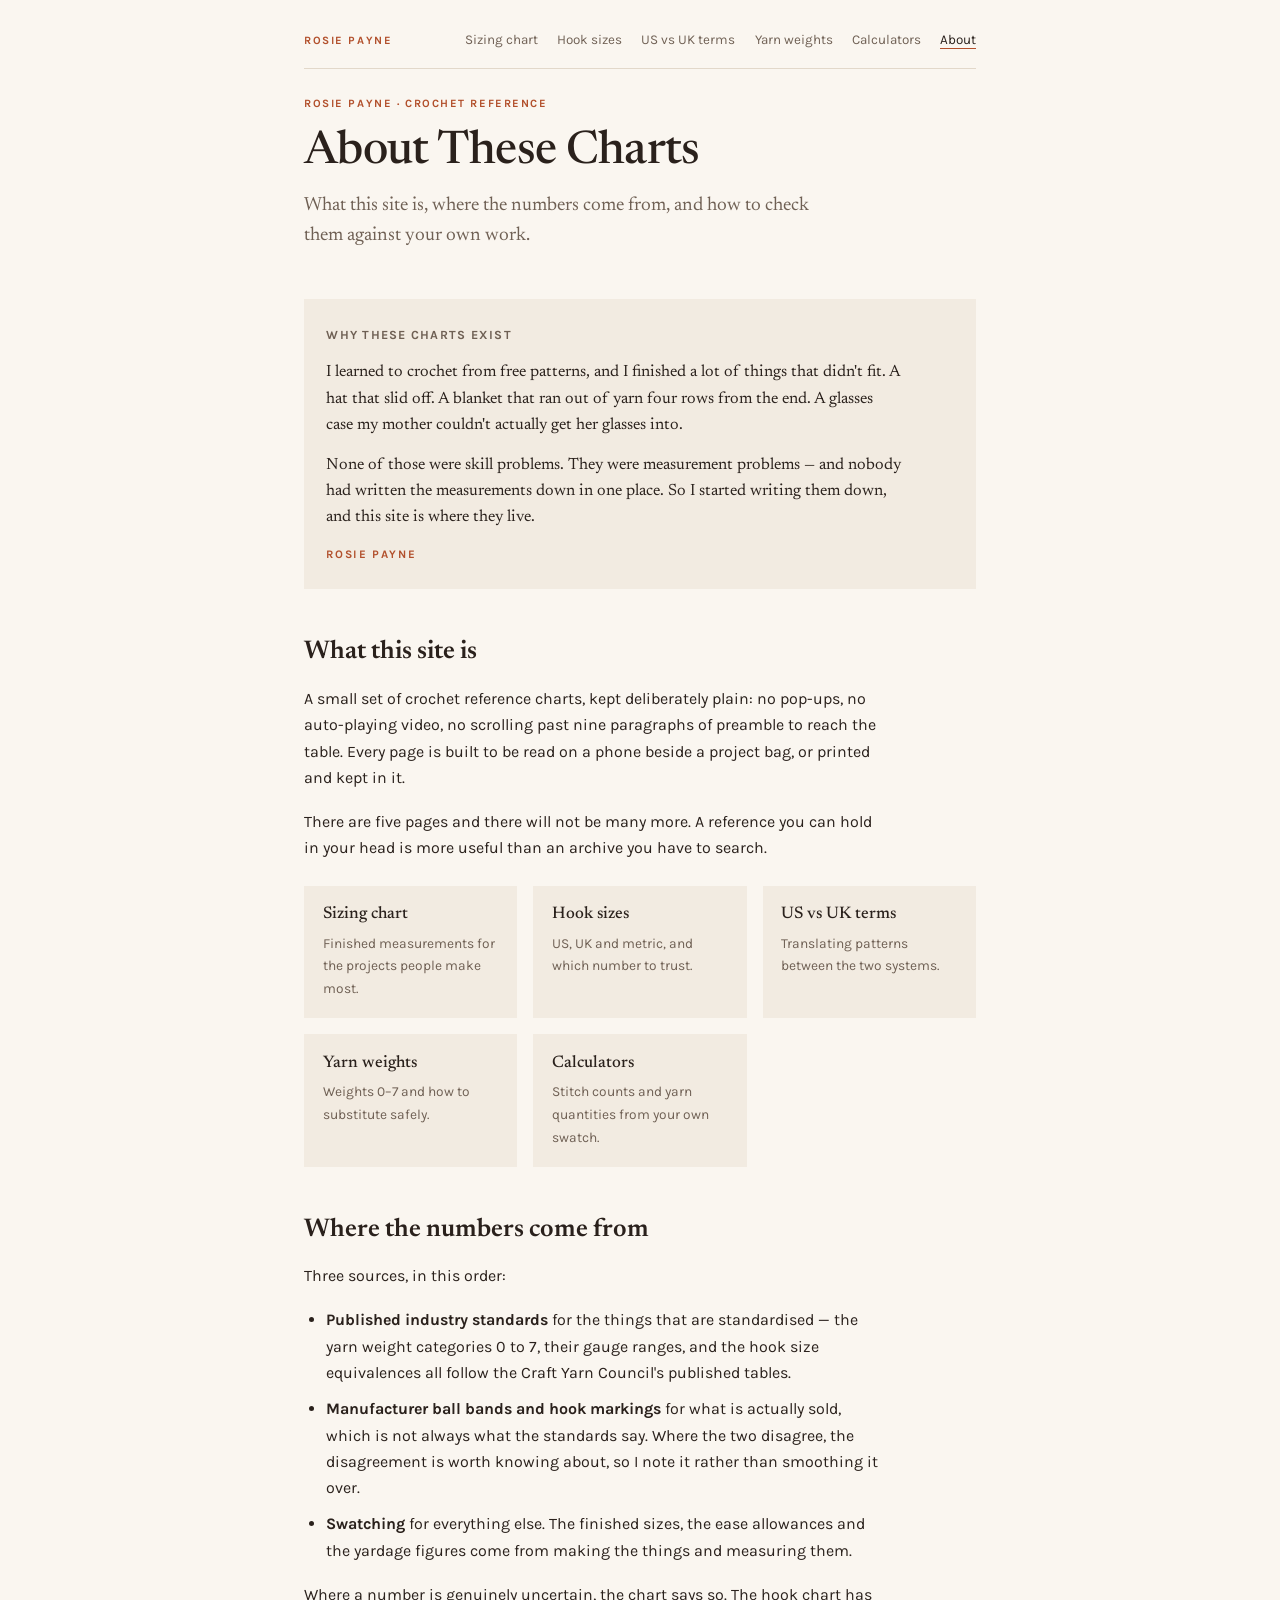
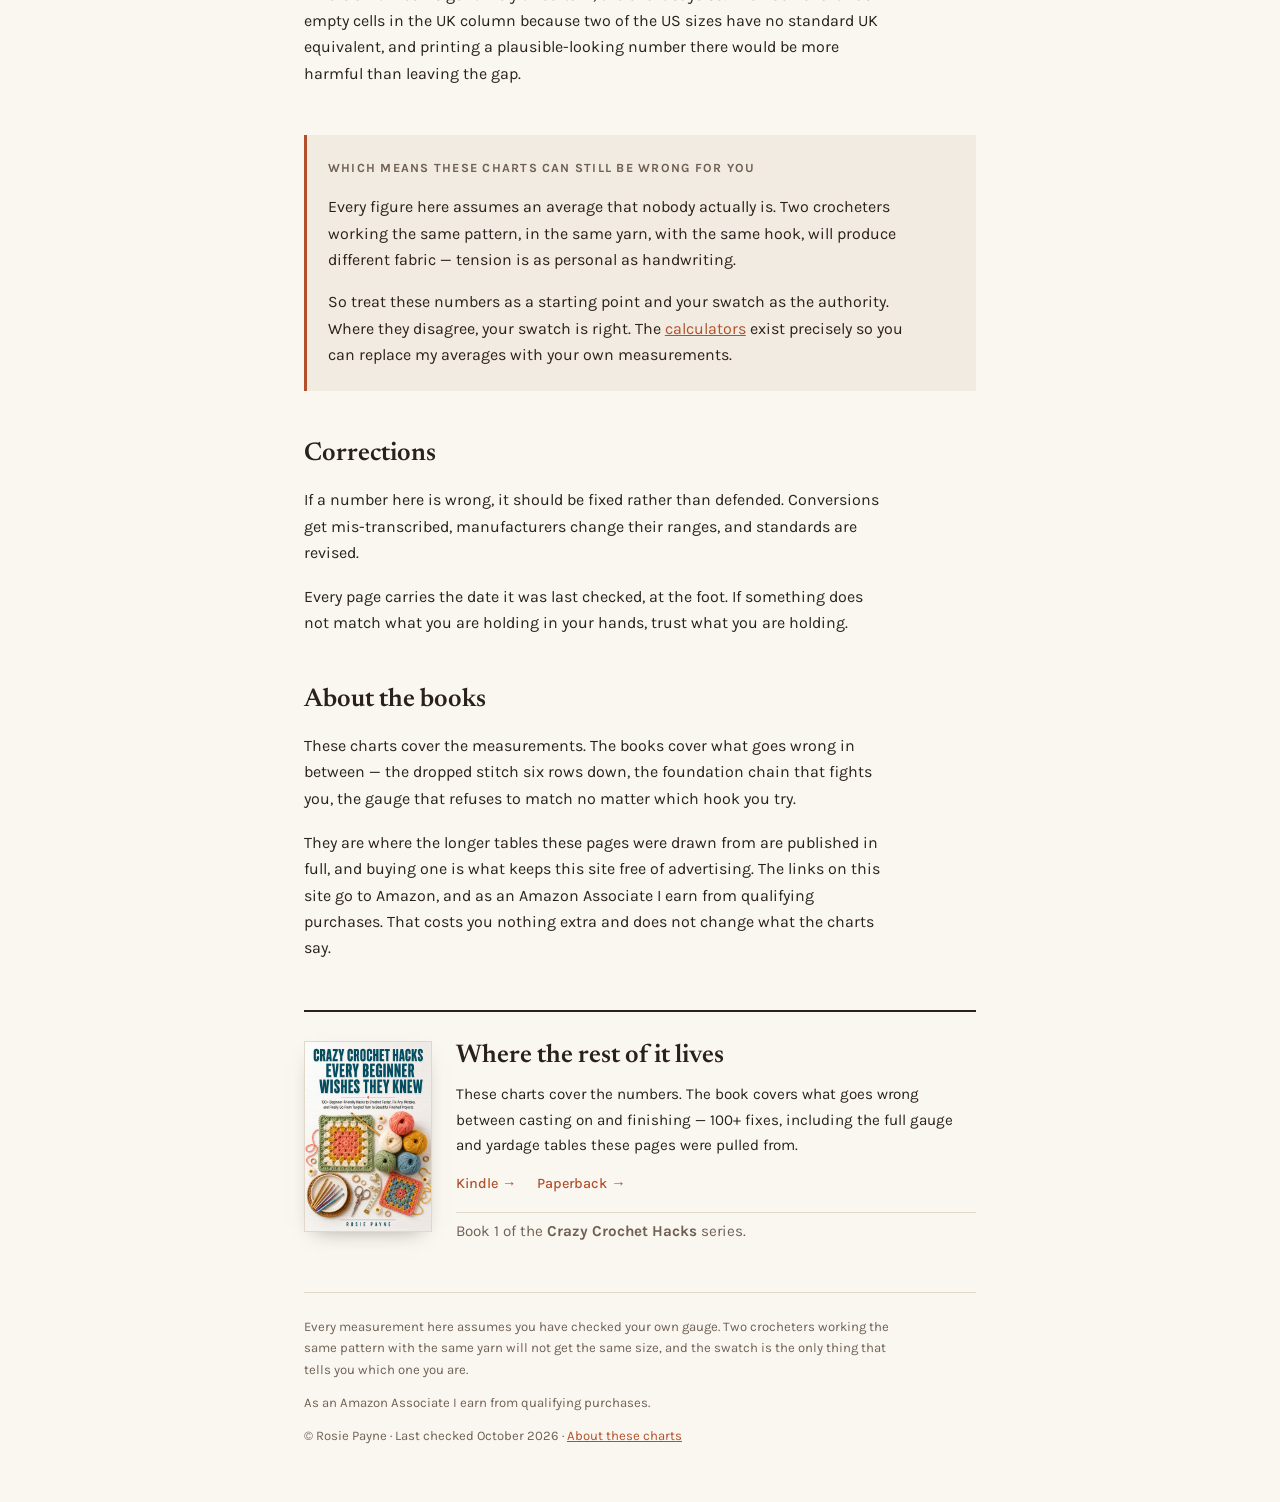
==== about/index.html @ 898c73ee "Expand site into a five-page crochet reference library Adds hook size conversion, US/UK terms, yarn " ====
<!doctype html>
<html lang="en">
<head>
<meta charset="utf-8">
<meta name="viewport" content="width=device-width, initial-scale=1, viewport-fit=cover">

<meta name="p:domain_verify" content="af0567b0329eaeff9bea56c7104d49d6">

<!-- Rich Pins - Article type (Open Graph) -->
<meta property="og:type" content="article">
<meta property="og:title" content="About These Charts">
<meta property="og:description" content="About the Rosie Payne crochet reference charts — what they cover, where the numbers come from, and how they are checked.">
<meta property="og:site_name" content="Rosie Payne">
<meta property="og:locale" content="en_US">
<meta property="og:url" content="https://rosiepaynecrochet.com/about/">
<meta property="og:image" content="https://rosiepaynecrochet.com/cover.jpg">
<meta property="og:image:width" content="800">
<meta property="og:image:height" content="1200">
<meta property="og:image:alt" content="Cover of Crazy Crochet Hacks Every Beginner Wishes They Knew by Rosie Payne">
<meta property="article:author" content="Rosie Payne">
<meta property="article:published_time" content="2026-10-21">

<meta name="description" content="About the Rosie Payne crochet reference charts — what they cover, where the numbers come from, and how they are checked.">
<meta name="author" content="Rosie Payne">
<link rel="canonical" href="https://rosiepaynecrochet.com/about/">

<link rel="icon" href="data:image/svg+xml,%3Csvg xmlns='http://www.w3.org/2000/svg' viewBox='0 0 32 32'%3E%3Crect width='32' height='32' rx='6' fill='%23b2502c'/%3E%3Ccircle cx='16' cy='16' r='7' fill='none' stroke='%23faf6f0' stroke-width='2'/%3E%3Cpath d='M16 9v14' stroke='%23faf6f0' stroke-width='2' stroke-linecap='round'/%3E%3C/svg%3E">
<title>About These Charts</title>

<link rel="preconnect" href="https://fonts.googleapis.com">
<link rel="preconnect" href="https://fonts.gstatic.com" crossorigin>
<link rel="stylesheet" href="https://fonts.googleapis.com/css2?family=Newsreader:ital,opsz,wght@0,6..72,400;0,6..72,500;0,6..72,600;1,6..72,400&family=Karla:wght@400;500;700&family=IBM+Plex+Mono:wght@400;500&display=swap">
<link rel="stylesheet" href="/style.css">
</head>
<body>
<div class="wrap">

  <nav class="sitenav no-print" aria-label="Main">
    <a class="brand" href="/">Rosie Payne</a>
    <ul>
      <li><a href="/">Sizing chart</a></li>
      <li><a href="/hook-sizes/">Hook sizes</a></li>
      <li><a href="/crochet-terms/">US vs UK terms</a></li>
      <li><a href="/yarn-weights/">Yarn weights</a></li>
      <li><a href="/calculators/">Calculators</a></li>
      <li><a href="/about/" aria-current="page">About</a></li>
    </ul>
  </nav>

  <header class="masthead">
    <div class="eyebrow">Rosie Payne · Crochet Reference</div>
    <h1>About These Charts</h1>
    <p class="standfirst">What this site is, where the numbers come from, and how to check them against your own work.</p>
  </header>

  <section class="why">
    <h3>Why these charts exist</h3>
    <p>I learned to crochet from free patterns, and I finished a lot of things that didn't fit. A hat that slid off. A blanket that ran out of yarn four rows from the end. A glasses case my mother couldn't actually get her glasses into.</p>
    <p>None of those were skill problems. They were measurement problems — and nobody had written the measurements down in one place. So I started writing them down, and this site is where they live.</p>
    <div class="signoff">Rosie Payne</div>
  </section>

  <section>
    <h2>What this site is</h2>
    <p>A small set of crochet reference charts, kept deliberately plain: no pop-ups, no auto-playing video, no scrolling past nine paragraphs of preamble to reach the table. Every page is built to be read on a phone beside a project bag, or printed and kept in it.</p>
    <p>There are five pages and there will not be many more. A reference you can hold in your head is more useful than an archive you have to search.</p>
    <div class="related-grid" style="margin-top:0.4rem">
      <a href="/"><span class="t">Sizing chart</span><span class="d">Finished measurements for the projects people make most.</span></a>
      <a href="/hook-sizes/"><span class="t">Hook sizes</span><span class="d">US, UK and metric, and which number to trust.</span></a>
      <a href="/crochet-terms/"><span class="t">US vs UK terms</span><span class="d">Translating patterns between the two systems.</span></a>
      <a href="/yarn-weights/"><span class="t">Yarn weights</span><span class="d">Weights 0&ndash;7 and how to substitute safely.</span></a>
      <a href="/calculators/"><span class="t">Calculators</span><span class="d">Stitch counts and yarn quantities from your own swatch.</span></a>
    </div>
  </section>

  <section>
    <h2>Where the numbers come from</h2>
    <p>Three sources, in this order:</p>
    <ul class="plain">
      <li><strong>Published industry standards</strong> for the things that are standardised — the yarn weight categories 0 to 7, their gauge ranges, and the hook size equivalences all follow the Craft Yarn Council's published tables.</li>
      <li><strong>Manufacturer ball bands and hook markings</strong> for what is actually sold, which is not always what the standards say. Where the two disagree, the disagreement is worth knowing about, so I note it rather than smoothing it over.</li>
      <li><strong>Swatching</strong> for everything else. The finished sizes, the ease allowances and the yardage figures come from making the things and measuring them.</li>
    </ul>
    <p>Where a number is genuinely uncertain, the chart says so. The hook chart has empty cells in the UK column because two of the US sizes have no standard UK equivalent, and printing a plausible-looking number there would be more harmful than leaving the gap.</p>
  </section>

  <section class="gauge">
    <h3>Which means these charts can still be wrong for you</h3>
    <p>Every figure here assumes an average that nobody actually is. Two crocheters working the same pattern, in the same yarn, with the same hook, will produce different fabric — tension is as personal as handwriting.</p>
    <p>So treat these numbers as a starting point and your swatch as the authority. Where they disagree, your swatch is right. The <a href="/calculators/">calculators</a> exist precisely so you can replace my averages with your own measurements.</p>
  </section>

  <section>
    <h2>Corrections</h2>
    <p>If a number here is wrong, it should be fixed rather than defended. Conversions get mis-transcribed, manufacturers change their ranges, and standards are revised.</p>
    <p>Every page carries the date it was last checked, at the foot. If something does not match what you are holding in your hands, trust what you are holding.</p>
  </section>

  <section>
    <h2>About the books</h2>
    <p>These charts cover the measurements. The books cover what goes wrong in between — the dropped stitch six rows down, the foundation chain that fights you, the gauge that refuses to match no matter which hook you try.</p>
    <p>They are where the longer tables these pages were drawn from are published in full, and buying one is what keeps this site free of advertising. The links on this site go to Amazon, and as an Amazon Associate I earn from qualifying purchases. That costs you nothing extra and does not change what the charts say.</p>
  </section>

  <section class="bookcard">
    <img src="/cover.jpg" width="520" height="780" alt="Cover of Crazy Crochet Hacks Every Beginner Wishes They Knew by Rosie Payne" loading="lazy">
    <div class="bookcard-copy">
      <h2>Where the rest of it lives</h2>
      <p>These charts cover the numbers. The book covers what goes wrong between casting on and finishing — 100+ fixes, including the full gauge and yardage tables these pages were pulled from.</p>
      <div class="bookcard-links">
        <a href="https://www.amazon.com/Crazy-Crochet-Hacks-Beginner-Wishes-ebook/dp/B0H87TYJW7?tag=rosiepayne0a-20&utm_source=pinterest&utm_medium=social&utm_campaign=crochet_hacks&amp;utm_content=secondary" target="_blank" rel="noopener">Kindle &rarr;</a>
        <a href="https://www.amazon.com/Crazy-Crochet-Hacks-Beginner-Wishes/dp/B0H89DZP89?tag=rosiepayne0a-20&utm_source=pinterest&utm_medium=social&utm_campaign=crochet_hacks&amp;utm_content=secondary" target="_blank" rel="noopener">Paperback &rarr;</a>
      </div>
      <p class="series">Book 1 of the <strong>Crazy Crochet Hacks</strong> series.</p>
    </div>
  </section>

  <footer>
    <p>Every measurement here assumes you have checked your own gauge. Two crocheters working the same pattern with the same yarn will not get the same size, and the swatch is the only thing that tells you which one you are.</p>
    <p>As an Amazon Associate I earn from qualifying purchases.</p>
    <p>&copy; Rosie Payne &middot; Last checked October 2026 &middot; <a href="/about/">About these charts</a></p>
  </footer>

</div>
</body>
</html>
---- style.css ----
/* ==========================================================================
   Rosie Payne · Crochet Reference
   Shared design system. One source of truth for every page.
   Layout: single reading column, reference-card feel. The chart is the hero;
   the book offer sits after the value is delivered, never before it.
   ========================================================================== */

:root {
  --paper:      #faf6f0;
  --paper-sunk: #f2ebe1;
  --ink:        #2a211c;
  --ink-soft:   #6f6054;
  --rule:       #e2d8ca;
  --clay:       #b2502c;
  --sage:       #6c7d66;

  --display: "Newsreader", Georgia, "Times New Roman", serif;
  --body:    "Karla", "Helvetica Neue", Arial, sans-serif;
  --figure:  "IBM Plex Mono", ui-monospace, "SF Mono", Menlo, monospace;
}

@media (prefers-color-scheme: dark) {
  :root:not([data-theme="light"]) {
    --paper:      #1b1613;
    --paper-sunk: #241d19;
    --ink:        #ece2d6;
    --ink-soft:   #a39385;
    --rule:       #3a302a;
    --clay:       #d97c52;
    --sage:       #93a48c;
    color-scheme: dark;
  }
}

:root[data-theme="dark"] {
  --paper:      #1b1613;
  --paper-sunk: #241d19;
  --ink:        #ece2d6;
  --ink-soft:   #a39385;
  --rule:       #3a302a;
  --clay:       #d97c52;
  --sage:       #93a48c;
  color-scheme: dark;
}

* { box-sizing: border-box; }

body {
  background: var(--paper);
  color: var(--ink);
  font-family: var(--body);
  font-size: 1rem;
  line-height: 1.65;
  margin: 0;
  -webkit-font-smoothing: antialiased;
}

.wrap {
  max-width: 44rem;
  margin: 0 auto;
  padding-left: max(16px, env(safe-area-inset-left, 0px));
  padding-right: max(16px, env(safe-area-inset-right, 0px));
  padding-block: 1.6rem 3.5rem;
  display: flex;
  flex-direction: column;
  gap: 3rem;
}

/* ---------- site navigation ---------- */

.sitenav {
  display: flex;
  flex-wrap: wrap;
  align-items: baseline;
  gap: 0.5rem 1.4rem;
  padding-bottom: 1rem;
  border-bottom: 1px solid var(--rule);
  margin-bottom: -1.4rem;
}

.sitenav .brand {
  font-family: var(--body);
  font-size: 0.7rem;
  font-weight: 700;
  letter-spacing: 0.14em;
  text-transform: uppercase;
  color: var(--clay);
  text-decoration: none;
  margin-right: auto;
}

.sitenav ul {
  list-style: none;
  margin: 0;
  padding: 0;
  display: flex;
  flex-wrap: wrap;
  gap: 0.35rem 1.2rem;
}

.sitenav a {
  font-size: 0.84rem;
  color: var(--ink-soft);
  text-decoration: none;
  border-bottom: 1px solid transparent;
  padding-bottom: 1px;
}

.sitenav a:hover { color: var(--ink); border-bottom-color: var(--rule); }

.sitenav a[aria-current="page"] {
  color: var(--ink);
  border-bottom-color: var(--clay);
}

/* ---------- header ---------- */

.masthead { display: flex; flex-direction: column; gap: 0.85rem; }

.eyebrow {
  font-family: var(--body);
  font-size: 0.7rem;
  font-weight: 700;
  letter-spacing: 0.14em;
  text-transform: uppercase;
  color: var(--clay);
}

h1 {
  font-family: var(--display);
  font-weight: 500;
  font-size: clamp(2rem, 7vw, 2.9rem);
  line-height: 1.1;
  letter-spacing: -0.015em;
  margin: 0;
  text-wrap: balance;
}

.standfirst {
  font-family: var(--display);
  font-size: clamp(1.05rem, 3.2vw, 1.2rem);
  line-height: 1.55;
  color: var(--ink-soft);
  margin: 0;
  max-width: 34rem;
}

/* ---------- sections ---------- */

section { display: flex; flex-direction: column; gap: 1.1rem; }

h2 {
  font-family: var(--display);
  font-weight: 600;
  font-size: clamp(1.3rem, 4.5vw, 1.6rem);
  line-height: 1.2;
  margin: 0;
  text-wrap: balance;
}

h3 {
  font-family: var(--body);
  font-weight: 700;
  font-size: 0.78rem;
  letter-spacing: 0.1em;
  text-transform: uppercase;
  color: var(--ink-soft);
  margin: 0;
}

p { margin: 0; max-width: 36rem; }

a { color: var(--clay); }

.divider { border: 0; border-top: 1px solid var(--rule); margin: 0; }

ul.plain {
  margin: 0;
  padding-left: 1.4rem;
  display: flex;
  flex-direction: column;
  gap: 0.6rem;
  max-width: 36rem;
}

/* ---------- callout / gauge formula ---------- */

.gauge {
  background: var(--paper-sunk);
  border-left: 3px solid var(--clay);
  padding: 1.4rem 1.3rem;
  display: flex;
  flex-direction: column;
  gap: 1rem;
}

.steps {
  margin: 0;
  padding-left: 1.4rem;
  display: flex;
  flex-direction: column;
  gap: 0.6rem;
}

.steps li { padding-left: 0.2rem; }

.eq {
  font-family: var(--figure);
  font-size: 0.86rem;
  line-height: 1.7;
  background: var(--paper);
  border: 1px solid var(--rule);
  padding: 0.9rem 1rem;
  overflow-x: auto;
  white-space: nowrap;
}

.eq span { color: var(--clay); }

/* A warning callout: used where getting it wrong ruins the project. */
.warn {
  background: var(--paper-sunk);
  border-left: 3px solid var(--sage);
  padding: 1.3rem;
  display: flex;
  flex-direction: column;
  gap: 0.8rem;
}

/* ---------- tables ---------- */

.scroller { overflow-x: auto; border-block: 1px solid var(--rule); }

table {
  width: 100%;
  min-width: 32rem;
  border-collapse: collapse;
  font-size: 0.93rem;
}

caption { text-align: left; padding-bottom: 0.7rem; color: var(--ink-soft); font-size: 0.88rem; }

th {
  text-align: left;
  font-family: var(--body);
  font-weight: 700;
  font-size: 0.68rem;
  letter-spacing: 0.1em;
  text-transform: uppercase;
  color: var(--ink-soft);
  padding: 0.75rem 0.9rem 0.75rem 0;
  border-bottom: 1px solid var(--rule);
  vertical-align: bottom;
}

td {
  padding: 0.8rem 0.9rem 0.8rem 0;
  border-bottom: 1px solid var(--rule);
  vertical-align: top;
}

tbody tr:last-child td { border-bottom: 0; }

td:first-child { font-weight: 500; white-space: nowrap; padding-right: 1.2rem; }

.size {
  font-family: var(--figure);
  font-variant-numeric: tabular-nums;
  white-space: nowrap;
  padding-right: 1.2rem;
}

.note { color: var(--ink-soft); font-size: 0.88rem; min-width: 0; }

/* A row the reader should linger on — the one that causes ruined projects. */
tr.flag td { background: var(--paper-sunk); }

/* ---------- key-number grid ---------- */

.rules {
  display: grid;
  grid-template-columns: repeat(auto-fit, minmax(14rem, 1fr));
  gap: 1.5rem 2rem;
}

.rule-item { display: flex; flex-direction: column; gap: 0.4rem; min-width: 0; }

.rule-item .num {
  font-family: var(--figure);
  font-variant-numeric: tabular-nums;
  font-size: 1.05rem;
  color: var(--clay);
}

.rule-item p { font-size: 0.9rem; color: var(--ink-soft); }

/* ---------- worked example ---------- */

.example {
  border: 1px solid var(--rule);
  padding: 1.3rem;
  display: flex;
  flex-direction: column;
  gap: 0.8rem;
}

.example .eq { background: var(--paper-sunk); }

/* ---------- calculators ---------- */

.calc {
  border: 1px solid var(--rule);
  padding: 1.4rem 1.3rem;
  display: flex;
  flex-direction: column;
  gap: 1.2rem;
}

.calc-intro { display: flex; flex-direction: column; gap: 0.6rem; }

.unit-toggle { display: flex; gap: 0.5rem; align-items: center; flex-wrap: wrap; }

.unit-toggle .seg {
  display: inline-flex;
  border: 1px solid var(--rule);
}

.unit-toggle button {
  font-family: var(--body);
  font-size: 0.72rem;
  font-weight: 700;
  letter-spacing: 0.08em;
  text-transform: uppercase;
  background: none;
  border: 0;
  color: var(--ink-soft);
  padding: 0.4rem 0.8rem;
  cursor: pointer;
}

.unit-toggle button[aria-pressed="true"] {
  background: var(--clay);
  color: var(--paper);
}

.calc-group { display: flex; flex-direction: column; gap: 0.7rem; }

.calc-group > h3 {
  font-size: 0.72rem;
  letter-spacing: 0.12em;
  color: var(--sage);
  padding-bottom: 0.4rem;
  border-bottom: 1px solid var(--rule);
}

.fields {
  display: grid;
  grid-template-columns: repeat(auto-fit, minmax(11rem, 1fr));
  gap: 1rem;
}

.field { display: flex; flex-direction: column; gap: 0.35rem; min-width: 0; }

.field label {
  font-family: var(--body);
  font-size: 0.7rem;
  font-weight: 700;
  letter-spacing: 0.08em;
  text-transform: uppercase;
  color: var(--ink-soft);
}

.field input {
  font-family: var(--figure);
  font-size: 1rem;
  font-variant-numeric: tabular-nums;
  color: var(--ink);
  background: var(--paper);
  border: 1px solid var(--rule);
  padding: 0.6rem 0.7rem;
  width: 100%;
  min-width: 0;
}

.field input:focus-visible { outline: 2px solid var(--clay); outline-offset: 1px; }

.field .hint { font-size: 0.78rem; color: var(--ink-soft); }

.calc-out {
  background: var(--paper-sunk);
  border-left: 3px solid var(--clay);
  padding: 1.1rem 1.2rem;
  display: flex;
  flex-direction: column;
  gap: 0.8rem;
}

.out-row {
  display: flex;
  flex-wrap: wrap;
  align-items: baseline;
  justify-content: space-between;
  gap: 0.3rem 1rem;
}

.out-row .k {
  font-family: var(--body);
  font-size: 0.78rem;
  font-weight: 700;
  letter-spacing: 0.08em;
  text-transform: uppercase;
  color: var(--ink-soft);
}

.out-row .v {
  font-family: var(--figure);
  font-variant-numeric: tabular-nums;
  font-size: 1.25rem;
  color: var(--clay);
}

.out-row.minor .v { font-size: 0.95rem; color: var(--ink); }

.calc-note { font-size: 0.86rem; color: var(--ink-soft); }

/* ---------- author note ---------- */

.why {
  background: var(--paper-sunk);
  padding: 1.6rem 1.4rem;
  display: flex;
  flex-direction: column;
  gap: 0.9rem;
}

.why p { font-family: var(--display); font-size: 1.02rem; line-height: 1.6; }

.signoff {
  font-family: var(--body);
  font-size: 0.72rem;
  font-weight: 700;
  letter-spacing: 0.14em;
  text-transform: uppercase;
  color: var(--clay);
}

/* ---------- related pages ---------- */

.related { border-top: 1px solid var(--rule); padding-top: 1.6rem; }

.related-grid {
  display: grid;
  grid-template-columns: repeat(auto-fit, minmax(13rem, 1fr));
  gap: 1rem;
}

.related-grid a {
  display: flex;
  flex-direction: column;
  gap: 0.35rem;
  padding: 1.1rem;
  background: var(--paper-sunk);
  text-decoration: none;
  color: inherit;
  border: 1px solid transparent;
  transition: border-color 140ms ease;
  min-width: 0;
}

.related-grid a:hover, .related-grid a:focus-visible { border-color: var(--clay); }

.related-grid .t { font-family: var(--display); font-size: 1.05rem; font-weight: 500; line-height: 1.3; }
.related-grid .d { font-size: 0.86rem; color: var(--ink-soft); }

/* ---------- book: full treatment ---------- */

.book { border-top: 2px solid var(--ink); padding-top: 2rem; }

.book-body {
  display: grid;
  grid-template-columns: 13rem 1fr;
  gap: 1.8rem;
  align-items: start;
}

@media (max-width: 34rem) {
  .book-body { grid-template-columns: 1fr; gap: 1.4rem; }
  .cover { max-width: 11rem; }
}

.cover {
  width: 100%;
  max-width: 100%;
  height: auto;
  display: block;
  border: 1px solid var(--rule);
  box-shadow: 0 10px 24px -14px rgba(42, 33, 28, 0.55);
}

.book-copy { display: flex; flex-direction: column; gap: 1rem; min-width: 0; }

.formats {
  display: grid;
  grid-template-columns: repeat(auto-fit, minmax(13rem, 1fr));
  gap: 1rem;
  margin-top: 0.3rem;
}

.format {
  display: flex;
  flex-direction: column;
  gap: 0.45rem;
  padding: 1.2rem;
  background: var(--paper-sunk);
  text-decoration: none;
  color: inherit;
  border: 1px solid transparent;
  transition: border-color 140ms ease, transform 140ms ease;
  min-width: 0;
}

.format:hover, .format:focus-visible { border-color: var(--clay); transform: translateY(-2px); }

.format .kind {
  font-family: var(--body);
  font-size: 0.68rem;
  font-weight: 700;
  letter-spacing: 0.11em;
  text-transform: uppercase;
  color: var(--sage);
}

.format .name { font-family: var(--display); font-size: 1.15rem; font-weight: 500; line-height: 1.25; }

.format .go { font-size: 0.86rem; color: var(--clay); font-weight: 500; }

@media (prefers-reduced-motion: reduce) {
  .format { transition: none; }
  .format:hover, .format:focus-visible { transform: none; }
}

:focus-visible { outline: 2px solid var(--clay); outline-offset: 3px; }

/* ---------- book: compact card for secondary pages ---------- */

.bookcard {
  border-top: 2px solid var(--ink);
  padding-top: 1.8rem;
  display: grid;
  grid-template-columns: 8rem 1fr;
  gap: 1.5rem;
  align-items: start;
}

.bookcard img {
  width: 100%;
  height: auto;
  display: block;
  border: 1px solid var(--rule);
  box-shadow: 0 8px 20px -12px rgba(42, 33, 28, 0.5);
}

.bookcard-copy { display: flex; flex-direction: column; gap: 0.7rem; min-width: 0; }

.bookcard-copy p { font-size: 0.95rem; }

.bookcard-links { display: flex; flex-wrap: wrap; gap: 0.4rem 1.3rem; margin-top: 0.2rem; }

.bookcard-links a { color: var(--clay); font-weight: 500; font-size: 0.9rem; text-decoration: none; }
.bookcard-links a:hover { text-decoration: underline; }

@media (max-width: 30rem) {
  .bookcard { grid-template-columns: 6rem 1fr; gap: 1.1rem; }
}

/* ---------- footer ---------- */

footer {
  border-top: 1px solid var(--rule);
  padding-top: 1.4rem;
  display: flex;
  flex-direction: column;
  gap: 0.7rem;
  font-size: 0.82rem;
  color: var(--ink-soft);
}

footer p { max-width: 38rem; }

.series {
  font-size: 0.86rem;
  color: var(--ink-soft);
  padding-top: 0.4rem;
  border-top: 1px solid var(--rule);
  margin-top: 0.3rem;
}

/* ---------- book two: secondary weight, deliberately quieter than book one ---------- */

.next {
  border-top: 1px solid var(--rule);
  padding-top: 1.6rem;
  display: grid;
  grid-template-columns: 6.5rem 1fr;
  gap: 1.2rem;
  align-items: start;
}

.next img {
  width: 100%;
  height: auto;
  display: block;
  border: 1px solid var(--rule);
  box-shadow: 0 6px 16px -10px rgba(42, 33, 28, 0.5);
}

.next-copy { display: flex; flex-direction: column; gap: 0.5rem; min-width: 0; }

.next-copy .label {
  font-family: var(--body);
  font-size: 0.68rem;
  font-weight: 700;
  letter-spacing: 0.11em;
  text-transform: uppercase;
  color: var(--sage);
}

.next-copy .t {
  font-family: var(--display);
  font-size: 1.05rem;
  font-weight: 500;
  line-height: 1.3;
}

.next-copy p { font-size: 0.9rem; color: var(--ink-soft); }

.next-links { display: flex; flex-wrap: wrap; gap: 0.4rem 1.3rem; margin-top: 0.15rem; }

.next-links a { color: var(--clay); font-weight: 500; font-size: 0.88rem; text-decoration: none; }
.next-links a:hover { text-decoration: underline; }

@media (max-width: 30rem) {
  .next { grid-template-columns: 5rem 1fr; gap: 1rem; }
}

/* ---------- chart head + print button ---------- */

.chart-head {
  display: flex;
  align-items: baseline;
  justify-content: space-between;
  gap: 1rem;
  flex-wrap: wrap;
}

.print-btn {
  font-family: var(--body);
  font-size: 0.72rem;
  font-weight: 700;
  letter-spacing: 0.1em;
  text-transform: uppercase;
  color: var(--clay);
  background: none;
  border: 1px solid var(--rule);
  padding: 0.45rem 0.8rem;
  cursor: pointer;
}

.print-btn:hover { border-color: var(--clay); }

/* ---------- print: these are reference charts, people want them on paper ---------- */

@media print {
  :root {
    --paper: #fff;
    --paper-sunk: #fff;
    --ink: #000;
    --ink-soft: #333;
    --rule: #bbb;
    --clay: #000;
    --sage: #333;
  }
  .wrap { max-width: none; padding-block: 0; gap: 1.4rem; }
  .book, .bookcard, .why, .sitenav, .related, .no-print { display: none; }
  .scroller { overflow: visible; border: 0; }
  table { min-width: 0; font-size: 10pt; }
  .gauge, .warn { border-left: 2px solid #000; }
  .calc-out { border-left: 2px solid #000; }
  h1 { font-size: 20pt; }
  section { break-inside: avoid; }
  tr { break-inside: avoid; }
}
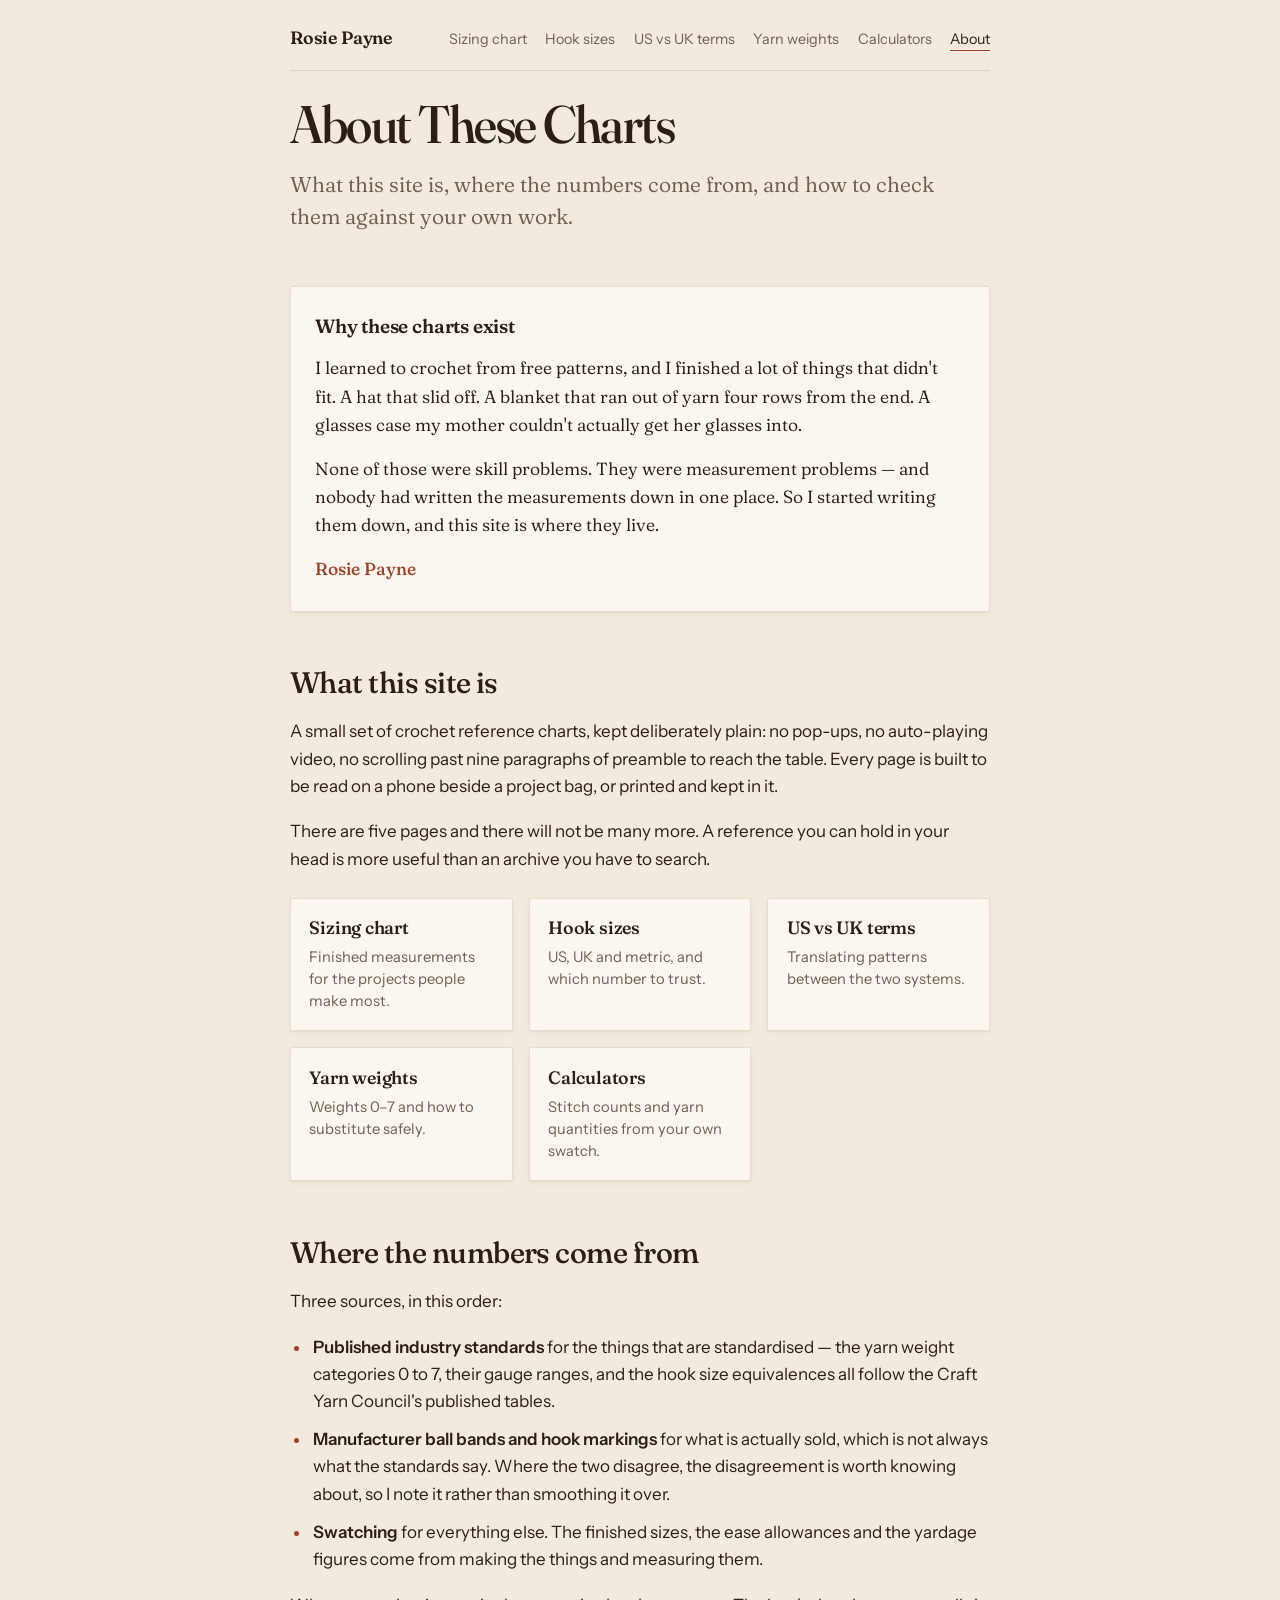
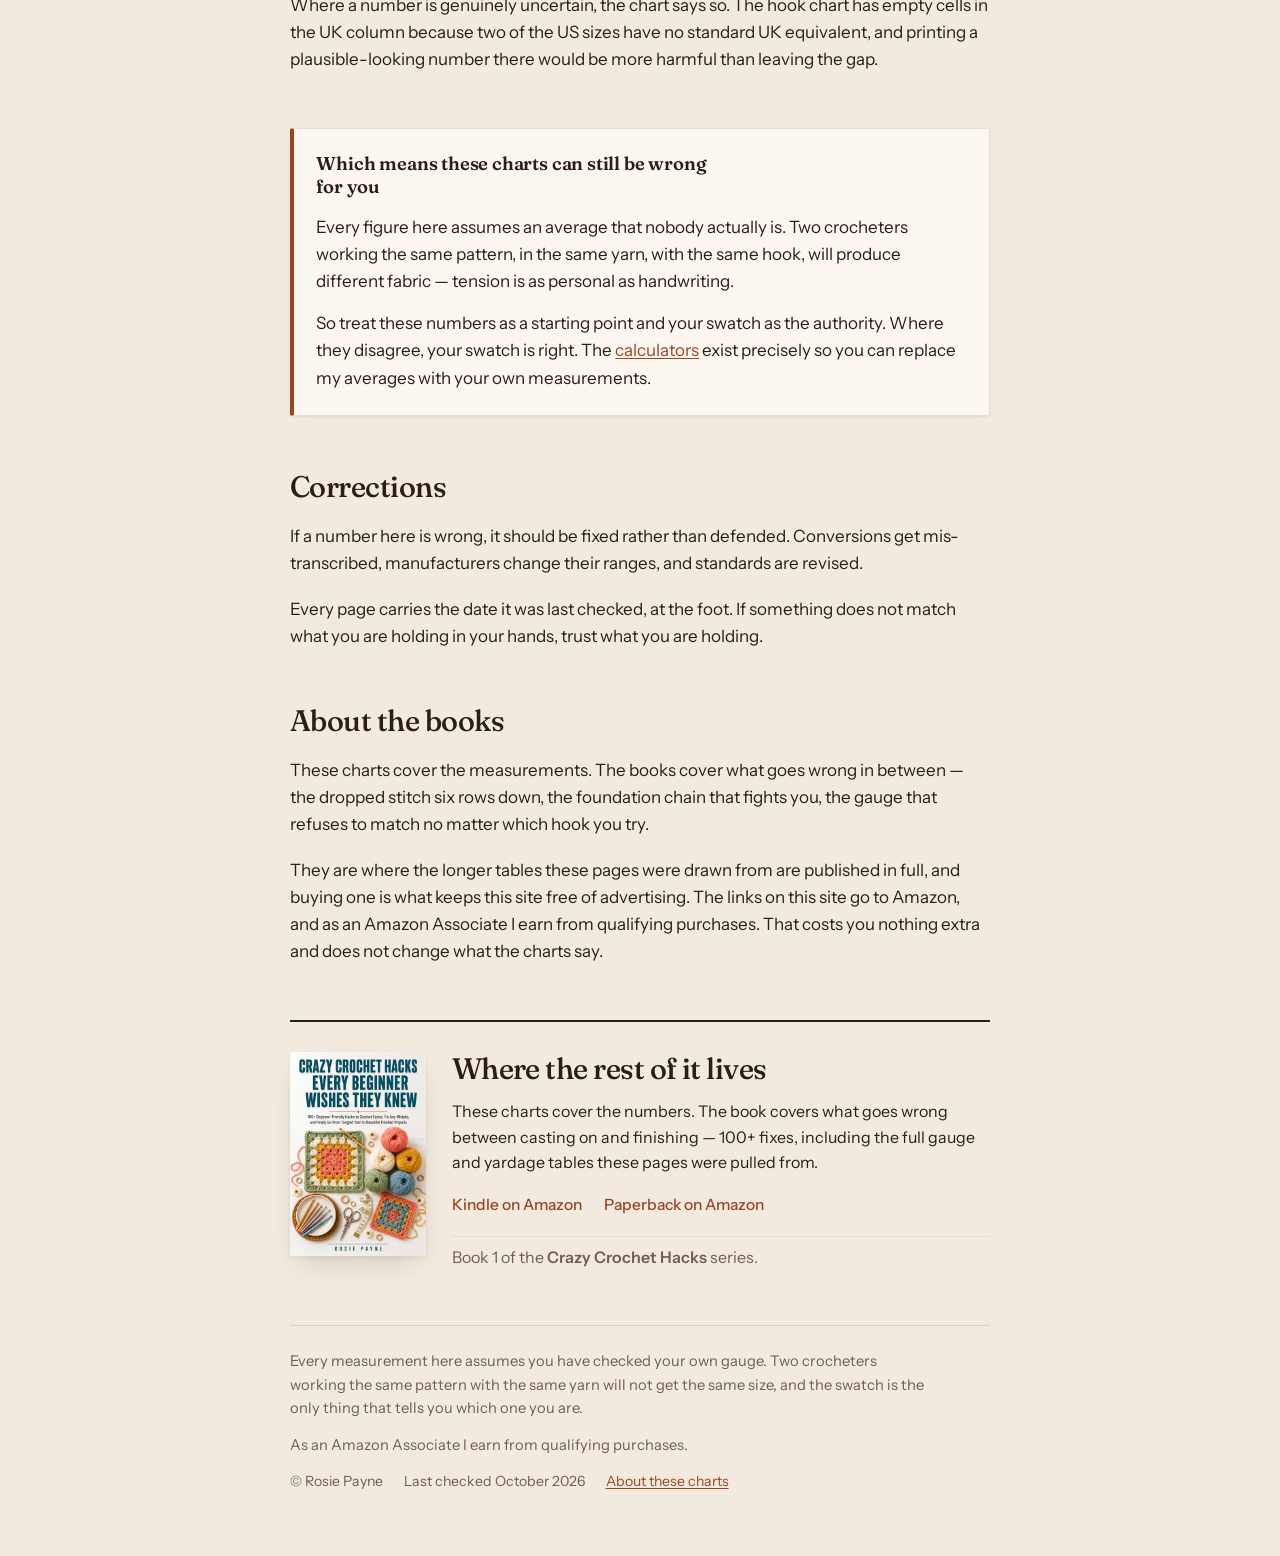
==== commit 185ed3b9: "Redesign: the measurement becomes the hero The old design was the generic cream-and-terracotta docum" ====
--- a/about/index.html
+++ b/about/index.html
@@ -29,8 +29,12 @@
 
 <link rel="preconnect" href="https://fonts.googleapis.com">
 <link rel="preconnect" href="https://fonts.gstatic.com" crossorigin>
-<link rel="stylesheet" href="https://fonts.googleapis.com/css2?family=Newsreader:ital,opsz,wght@0,6..72,400;0,6..72,500;0,6..72,600;1,6..72,400&family=Karla:wght@400;500;700&family=IBM+Plex+Mono:wght@400;500&display=swap">
+<link rel="stylesheet" href="https://fonts.googleapis.com/css2?family=Fraunces:opsz,wght,SOFT,WONK@9..144,300..700,0..100,0..1&family=Instrument+Sans:wght@400..600&display=swap">
 <link rel="stylesheet" href="/style.css">
+
+<!-- Cloudflare Web Analytics -->
+<script defer type='module' src='https://static.cloudflareinsights.com/beacon.min.js' data-cf-beacon='{"token": "5bd7aab32dd1469f88eba23e5c27101e"}'></script>
+<!-- End Cloudflare Web Analytics -->
 </head>
 <body>
 <div class="wrap">
@@ -48,7 +52,6 @@
   </nav>
 
   <header class="masthead">
-    <div class="eyebrow">Rosie Payne · Crochet Reference</div>
     <h1>About These Charts</h1>
     <p class="standfirst">What this site is, where the numbers come from, and how to check them against your own work.</p>
   </header>
@@ -108,8 +111,8 @@
       <h2>Where the rest of it lives</h2>
       <p>These charts cover the numbers. The book covers what goes wrong between casting on and finishing — 100+ fixes, including the full gauge and yardage tables these pages were pulled from.</p>
       <div class="bookcard-links">
-        <a href="https://www.amazon.com/Crazy-Crochet-Hacks-Beginner-Wishes-ebook/dp/B0H87TYJW7?tag=rosiepayne0a-20&utm_source=pinterest&utm_medium=social&utm_campaign=crochet_hacks&amp;utm_content=secondary" target="_blank" rel="noopener">Kindle &rarr;</a>
-        <a href="https://www.amazon.com/Crazy-Crochet-Hacks-Beginner-Wishes/dp/B0H89DZP89?tag=rosiepayne0a-20&utm_source=pinterest&utm_medium=social&utm_campaign=crochet_hacks&amp;utm_content=secondary" target="_blank" rel="noopener">Paperback &rarr;</a>
+        <a href="https://www.amazon.com/Crazy-Crochet-Hacks-Beginner-Wishes-ebook/dp/B0H87TYJW7?tag=rosiepayne0a-20&utm_source=pinterest&utm_medium=social&utm_campaign=crochet_hacks&amp;utm_content=secondary" target="_blank" rel="noopener">Kindle on Amazon</a>
+        <a href="https://www.amazon.com/Crazy-Crochet-Hacks-Beginner-Wishes/dp/B0H89DZP89?tag=rosiepayne0a-20&utm_source=pinterest&utm_medium=social&utm_campaign=crochet_hacks&amp;utm_content=secondary" target="_blank" rel="noopener">Paperback on Amazon</a>
       </div>
       <p class="series">Book 1 of the <strong>Crazy Crochet Hacks</strong> series.</p>
     </div>
@@ -118,7 +121,7 @@
   <footer>
     <p>Every measurement here assumes you have checked your own gauge. Two crocheters working the same pattern with the same yarn will not get the same size, and the swatch is the only thing that tells you which one you are.</p>
     <p>As an Amazon Associate I earn from qualifying purchases.</p>
-    <p>&copy; Rosie Payne &middot; Last checked October 2026 &middot; <a href="/about/">About these charts</a></p>
+    <p class="fineprint"><span>&copy; Rosie Payne</span> <span>Last checked October 2026</span> <a href="/about/">About these charts</a></p>
   </footer>
 
 </div>
--- a/style.css
+++ b/style.css
@@ -1,93 +1,127 @@
 /* ==========================================================================
    Rosie Payne · Crochet Reference
-   Shared design system. One source of truth for every page.
-   Layout: single reading column, reference-card feel. The chart is the hero;
-   the book offer sits after the value is delivered, never before it.
+   One stylesheet, every page.
+
+   Concept: the haberdashery reference card — the stamped card that comes with
+   a good set of hooks. Precise, printed, tactile.
+
+   The measurement is the hero. A reader arrives mid-project wanting one
+   number, so the number carries the typographic weight and the prose stays
+   quiet around it.
+
+   Three rules this file keeps:
+     1. Surfaces lift off the page. Nothing sinks into it.
+     2. No tracked all-caps labels. Weight and size do that work.
+     3. On a phone every table row becomes a card, never a sideways scroll.
    ========================================================================== */
 
 :root {
-  --paper:      #faf6f0;
-  --paper-sunk: #f2ebe1;
-  --ink:        #2a211c;
-  --ink-soft:   #6f6054;
-  --rule:       #e2d8ca;
-  --clay:       #b2502c;
-  --sage:       #6c7d66;
-
-  --display: "Newsreader", Georgia, "Times New Roman", serif;
-  --body:    "Karla", "Helvetica Neue", Arial, sans-serif;
-  --figure:  "IBM Plex Mono", ui-monospace, "SF Mono", Menlo, monospace;
+  /* paper and ink */
+  --paper:      #f2eade;
+  --card:       #fbf7f0;   /* lighter than paper, so cards lift */
+  --card-deep:  #ece2d3;   /* for the rare surface that should recede */
+  --ink:        #2a1e16;
+  --ink-soft:   #6e5f52;
+  --rule:       #ddd0be;
+  --rule-soft:  #e7dccd;
+
+  /* pigment, not pastel: madder root and a grey-green */
+  --madder:     #9e4426;
+  --madder-lit: #b85631;
+  --sage:       #55664c;
+
+  --lift-1: 0 1px 2px rgba(42, 30, 22, 0.04), 0 2px 8px -2px rgba(42, 30, 22, 0.06);
+  --lift-2: 0 2px 4px rgba(42, 30, 22, 0.05), 0 12px 28px -12px rgba(42, 30, 22, 0.22);
+
+  --display: "Fraunces", Georgia, "Times New Roman", serif;
+  --body:    "Instrument Sans", system-ui, -apple-system, "Helvetica Neue", Arial, sans-serif;
+
+  --measure: 64ch;
 }
 
 @media (prefers-color-scheme: dark) {
   :root:not([data-theme="light"]) {
-    --paper:      #1b1613;
-    --paper-sunk: #241d19;
-    --ink:        #ece2d6;
-    --ink-soft:   #a39385;
-    --rule:       #3a302a;
-    --clay:       #d97c52;
-    --sage:       #93a48c;
+    --paper:      #17120e;
+    --card:       #211a14;
+    --card-deep:  #120e0a;
+    --ink:        #f0e7db;
+    --ink-soft:   #a99685;
+    --rule:       #3a2f26;
+    --rule-soft:  #2e241d;
+    --madder:     #e08456;
+    --madder-lit: #ea9169;
+    --sage:       #9bae8b;
+    --lift-1: 0 1px 2px rgba(0, 0, 0, 0.3), 0 2px 8px -2px rgba(0, 0, 0, 0.4);
+    --lift-2: 0 2px 4px rgba(0, 0, 0, 0.3), 0 12px 28px -12px rgba(0, 0, 0, 0.7);
     color-scheme: dark;
   }
 }
 
 :root[data-theme="dark"] {
-  --paper:      #1b1613;
-  --paper-sunk: #241d19;
-  --ink:        #ece2d6;
-  --ink-soft:   #a39385;
-  --rule:       #3a302a;
-  --clay:       #d97c52;
-  --sage:       #93a48c;
+  --paper:      #17120e;
+  --card:       #211a14;
+  --card-deep:  #120e0a;
+  --ink:        #f0e7db;
+  --ink-soft:   #a99685;
+  --rule:       #3a2f26;
+  --rule-soft:  #2e241d;
+  --madder:     #e08456;
+  --madder-lit: #ea9169;
+  --sage:       #9bae8b;
+  --lift-1: 0 1px 2px rgba(0, 0, 0, 0.3), 0 2px 8px -2px rgba(0, 0, 0, 0.4);
+  --lift-2: 0 2px 4px rgba(0, 0, 0, 0.3), 0 12px 28px -12px rgba(0, 0, 0, 0.7);
   color-scheme: dark;
 }
 
 * { box-sizing: border-box; }
+
+html { -webkit-text-size-adjust: 100%; }
 
 body {
   background: var(--paper);
   color: var(--ink);
   font-family: var(--body);
-  font-size: 1rem;
-  line-height: 1.65;
+  font-size: 1.0625rem;
+  line-height: 1.6;
   margin: 0;
   -webkit-font-smoothing: antialiased;
+  text-rendering: optimizeLegibility;
 }
 
 .wrap {
-  max-width: 44rem;
+  max-width: 46rem;
   margin: 0 auto;
-  padding-left: max(16px, env(safe-area-inset-left, 0px));
-  padding-right: max(16px, env(safe-area-inset-right, 0px));
-  padding-block: 1.6rem 3.5rem;
-  display: flex;
-  flex-direction: column;
-  gap: 3rem;
-}
-
-/* ---------- site navigation ---------- */
+  padding-left: max(18px, env(safe-area-inset-left, 0px));
+  padding-right: max(18px, env(safe-area-inset-right, 0px));
+  padding-block: 1.5rem 4rem;
+  display: flex;
+  flex-direction: column;
+  gap: 3.4rem;
+}
+
+/* ---------- navigation ---------- */
 
 .sitenav {
   display: flex;
   flex-wrap: wrap;
   align-items: baseline;
-  gap: 0.5rem 1.4rem;
-  padding-bottom: 1rem;
+  gap: 0.5rem 1.5rem;
+  padding-bottom: 0.9rem;
   border-bottom: 1px solid var(--rule);
-  margin-bottom: -1.4rem;
+  margin-bottom: -1.8rem;
 }
 
 .sitenav .brand {
-  font-family: var(--body);
-  font-size: 0.7rem;
-  font-weight: 700;
-  letter-spacing: 0.14em;
-  text-transform: uppercase;
-  color: var(--clay);
+  font-family: var(--display);
+  font-size: 1.12rem;
+  font-variation-settings: "opsz" 24, "wght" 600, "SOFT" 40, "WONK" 1;
+  letter-spacing: -0.01em;
+  color: var(--ink);
   text-decoration: none;
   margin-right: auto;
 }
+
+.sitenav .brand:hover { color: var(--madder); }
 
 .sitenav ul {
   list-style: none;
@@ -95,304 +129,434 @@
   padding: 0;
   display: flex;
   flex-wrap: wrap;
-  gap: 0.35rem 1.2rem;
+  gap: 0.3rem 1.15rem;
 }
 
 .sitenav a {
-  font-size: 0.84rem;
+  font-size: 0.9rem;
   color: var(--ink-soft);
   text-decoration: none;
-  border-bottom: 1px solid transparent;
-  padding-bottom: 1px;
+  padding-bottom: 2px;
+  border-bottom: 1.5px solid transparent;
 }
 
 .sitenav a:hover { color: var(--ink); border-bottom-color: var(--rule); }
 
 .sitenav a[aria-current="page"] {
   color: var(--ink);
-  border-bottom-color: var(--clay);
-}
-
-/* ---------- header ---------- */
-
-.masthead { display: flex; flex-direction: column; gap: 0.85rem; }
-
+  border-bottom-color: var(--madder);
+}
+
+/* ---------- masthead ---------- */
+
+.masthead { display: flex; flex-direction: column; gap: 1rem; }
+
+/* Kept for markup compatibility; set as a small sage note, not a tracked label. */
 .eyebrow {
-  font-family: var(--body);
-  font-size: 0.7rem;
-  font-weight: 700;
-  letter-spacing: 0.14em;
-  text-transform: uppercase;
-  color: var(--clay);
+  font-size: 0.9rem;
+  font-weight: 500;
+  color: var(--sage);
 }
 
 h1 {
   font-family: var(--display);
-  font-weight: 500;
-  font-size: clamp(2rem, 7vw, 2.9rem);
-  line-height: 1.1;
-  letter-spacing: -0.015em;
+  font-size: clamp(2.3rem, 8.4vw, 3.3rem);
+  font-variation-settings: "opsz" 120, "wght" 500, "SOFT" 24, "WONK" 1;
+  line-height: 1.04;
+  letter-spacing: -0.028em;
   margin: 0;
+  max-width: 24ch;
   text-wrap: balance;
 }
 
 .standfirst {
   font-family: var(--display);
-  font-size: clamp(1.05rem, 3.2vw, 1.2rem);
-  line-height: 1.55;
+  font-size: clamp(1.14rem, 3.4vw, 1.34rem);
+  font-variation-settings: "opsz" 32, "wght" 350, "SOFT" 50, "WONK" 0;
+  line-height: 1.5;
   color: var(--ink-soft);
   margin: 0;
-  max-width: 34rem;
-}
-
-/* ---------- sections ---------- */
-
-section { display: flex; flex-direction: column; gap: 1.1rem; }
+  max-width: 48ch;
+}
+
+/* ---------- sections and base text ---------- */
+
+section { display: flex; flex-direction: column; gap: 1.15rem; }
 
 h2 {
   font-family: var(--display);
-  font-weight: 600;
-  font-size: clamp(1.3rem, 4.5vw, 1.6rem);
-  line-height: 1.2;
+  font-size: clamp(1.5rem, 4.8vw, 1.85rem);
+  font-variation-settings: "opsz" 48, "wght" 500, "SOFT" 30, "WONK" 1;
+  line-height: 1.15;
+  letter-spacing: -0.018em;
   margin: 0;
+  max-width: 30ch;
   text-wrap: balance;
 }
 
 h3 {
+  font-family: var(--display);
+  font-size: 1.16rem;
+  font-variation-settings: "opsz" 24, "wght" 600, "SOFT" 40, "WONK" 0;
+  line-height: 1.25;
+  letter-spacing: -0.01em;
+  color: var(--ink);
+  margin: 0;
+  max-width: 34ch;
+}
+
+p { margin: 0; max-width: var(--measure); }
+
+strong { font-weight: 600; }
+
+a {
+  color: var(--madder);
+  text-decoration-thickness: 1px;
+  text-underline-offset: 2px;
+}
+
+a:hover { color: var(--madder-lit); }
+
+.divider { border: 0; border-top: 1px solid var(--rule); margin: 0; }
+
+ul.plain, .steps {
+  margin: 0;
+  padding-left: 1.3rem;
+  display: flex;
+  flex-direction: column;
+  gap: 0.7rem;
+  max-width: var(--measure);
+}
+
+.steps li, ul.plain li { padding-left: 0.15rem; }
+
+::marker { color: var(--madder); }
+
+/* ---------- callouts ---------- */
+
+/* The key insight on a page: raised card, madder edge. */
+.gauge, .warn, .example {
+  background: var(--card);
+  border: 1px solid var(--rule-soft);
+  border-left: 4px solid var(--madder);
+  border-radius: 2px;
+  box-shadow: var(--lift-1);
+  padding: 1.45rem 1.4rem;
+  display: flex;
+  flex-direction: column;
+  gap: 0.95rem;
+}
+
+/* Where getting it wrong ruins the project: same card, sage edge. */
+.warn { border-left-color: var(--sage); }
+
+/* A worked example is evidence, so it sits quieter: hairline, no colour edge. */
+.example {
+  border-left: 1px solid var(--rule-soft);
+  box-shadow: none;
+  background: none;
+}
+
+/* Formulas: tabular figures, recessed slab. */
+.eq {
   font-family: var(--body);
-  font-weight: 700;
-  font-size: 0.78rem;
-  letter-spacing: 0.1em;
-  text-transform: uppercase;
-  color: var(--ink-soft);
-  margin: 0;
-}
-
-p { margin: 0; max-width: 36rem; }
-
-a { color: var(--clay); }
-
-.divider { border: 0; border-top: 1px solid var(--rule); margin: 0; }
-
-ul.plain {
-  margin: 0;
-  padding-left: 1.4rem;
-  display: flex;
-  flex-direction: column;
-  gap: 0.6rem;
-  max-width: 36rem;
-}
-
-/* ---------- callout / gauge formula ---------- */
-
-.gauge {
-  background: var(--paper-sunk);
-  border-left: 3px solid var(--clay);
-  padding: 1.4rem 1.3rem;
-  display: flex;
-  flex-direction: column;
-  gap: 1rem;
-}
-
-.steps {
-  margin: 0;
-  padding-left: 1.4rem;
-  display: flex;
-  flex-direction: column;
-  gap: 0.6rem;
-}
-
-.steps li { padding-left: 0.2rem; }
-
-.eq {
-  font-family: var(--figure);
-  font-size: 0.86rem;
-  line-height: 1.7;
-  background: var(--paper);
-  border: 1px solid var(--rule);
-  padding: 0.9rem 1rem;
+  font-size: 0.97rem;
+  font-variant-numeric: tabular-nums;
+  line-height: 1.75;
+  background: var(--card-deep);
+  border-radius: 2px;
+  padding: 0.95rem 1.05rem;
   overflow-x: auto;
   white-space: nowrap;
 }
 
-.eq span { color: var(--clay); }
-
-/* A warning callout: used where getting it wrong ruins the project. */
-.warn {
-  background: var(--paper-sunk);
-  border-left: 3px solid var(--sage);
-  padding: 1.3rem;
-  display: flex;
-  flex-direction: column;
-  gap: 0.8rem;
-}
-
-/* ---------- tables ---------- */
-
-.scroller { overflow-x: auto; border-block: 1px solid var(--rule); }
+.eq span { color: var(--madder); font-weight: 600; }
+.example .eq { background: var(--card-deep); }
+
+/* ---------- tables: the heart of the site ---------- */
+
+.scroller { overflow: visible; }
 
 table {
   width: 100%;
-  min-width: 32rem;
   border-collapse: collapse;
-  font-size: 0.93rem;
-}
-
-caption { text-align: left; padding-bottom: 0.7rem; color: var(--ink-soft); font-size: 0.88rem; }
-
-th {
   text-align: left;
-  font-family: var(--body);
-  font-weight: 700;
-  font-size: 0.68rem;
-  letter-spacing: 0.1em;
-  text-transform: uppercase;
+}
+
+caption {
+  text-align: left;
+  padding-bottom: 0.9rem;
   color: var(--ink-soft);
-  padding: 0.75rem 0.9rem 0.75rem 0;
-  border-bottom: 1px solid var(--rule);
-  vertical-align: bottom;
-}
-
-td {
-  padding: 0.8rem 0.9rem 0.8rem 0;
-  border-bottom: 1px solid var(--rule);
-  vertical-align: top;
-}
-
-tbody tr:last-child td { border-bottom: 0; }
-
-td:first-child { font-weight: 500; white-space: nowrap; padding-right: 1.2rem; }
-
-.size {
-  font-family: var(--figure);
-  font-variant-numeric: tabular-nums;
-  white-space: nowrap;
-  padding-right: 1.2rem;
-}
-
-.note { color: var(--ink-soft); font-size: 0.88rem; min-width: 0; }
-
-/* A row the reader should linger on — the one that causes ruined projects. */
-tr.flag td { background: var(--paper-sunk); }
+  font-size: 0.94rem;
+  max-width: var(--measure);
+}
+
+/* --- phone: every row is a card --- */
+
+@media (max-width: 47.99rem) {
+  table, tbody, tr, td { display: block; }
+  thead { display: none; }
+  caption { display: block; }
+
+  tbody { display: flex; flex-direction: column; gap: 0.55rem; }
+
+  /* The measurement and its designations sit on one line, the explanation
+     below it. A reader scanning for one hook size should not have to scroll
+     past a tall card for every size they are not looking for. */
+  tr {
+    display: flex;
+    flex-wrap: wrap;
+    align-items: baseline;
+    gap: 0.15rem 1.35rem;
+    background: var(--card);
+    border: 1px solid var(--rule-soft);
+    border-left: 4px solid var(--rule);
+    border-radius: 2px;
+    box-shadow: var(--lift-1);
+    padding: 0.8rem 1rem 0.9rem;
+  }
+
+  /* the number the reader came for */
+  td:first-child {
+    font-family: var(--display);
+    font-size: 1.6rem;
+    font-variation-settings: "opsz" 40, "wght" 500, "SOFT" 28, "WONK" 0;
+    font-variant-numeric: tabular-nums;
+    line-height: 1.1;
+    letter-spacing: -0.02em;
+    margin-right: auto;
+  }
+
+  /* the designations, as stamped pairs */
+  td:not(:first-child):not(.note) {
+    font-size: 1rem;
+    font-weight: 500;
+    font-variant-numeric: tabular-nums;
+    text-align: right;
+  }
+
+  td:not(:first-child):not(.note)::before {
+    content: attr(data-label) " ";
+    font-size: 0.82rem;
+    font-weight: 400;
+    color: var(--ink-soft);
+  }
+
+  td.note {
+    flex: 1 0 100%;
+    margin-top: 0.5rem;
+    color: var(--ink-soft);
+    font-size: 0.93rem;
+    line-height: 1.5;
+  }
+
+  tr.flag { border-left-color: var(--madder); }
+}
+
+/* --- wider screens: a proper table --- */
+
+@media (min-width: 48rem) {
+  th {
+    font-family: var(--body);
+    font-size: 0.86rem;
+    font-weight: 500;
+    color: var(--ink-soft);
+    padding: 0 1.1rem 0.7rem 0;
+    border-bottom: 1px solid var(--rule);
+    vertical-align: bottom;
+  }
+
+  td {
+    padding: 0.85rem 1.1rem 0.85rem 0;
+    border-bottom: 1px solid var(--rule-soft);
+    vertical-align: baseline;
+  }
+
+  tbody tr:last-child td { border-bottom: 0; }
+
+  td:first-child {
+    font-family: var(--display);
+    font-size: 1.32rem;
+    font-variation-settings: "opsz" 32, "wght" 500, "SOFT" 28, "WONK" 0;
+    font-variant-numeric: tabular-nums;
+    letter-spacing: -0.015em;
+    white-space: nowrap;
+    padding-right: 1.6rem;
+  }
+
+  td:not(:first-child) { font-variant-numeric: tabular-nums; }
+
+  .note {
+    color: var(--ink-soft);
+    font-size: 0.95rem;
+    line-height: 1.5;
+    font-variant-numeric: normal;
+  }
+
+  /* A row worth lingering on: marked at the edge, not flooded with colour. */
+  tr.flag td { background: var(--card); }
+  tr.flag td:first-child {
+    box-shadow: inset 3px 0 0 var(--madder);
+    padding-left: 0.85rem;
+  }
+}
+
+.size { white-space: nowrap; }
 
 /* ---------- key-number grid ---------- */
 
 .rules {
   display: grid;
-  grid-template-columns: repeat(auto-fit, minmax(14rem, 1fr));
-  gap: 1.5rem 2rem;
-}
-
-.rule-item { display: flex; flex-direction: column; gap: 0.4rem; min-width: 0; }
+  grid-template-columns: repeat(auto-fit, minmax(12.5rem, 1fr));
+  gap: 1.7rem 2.2rem;
+}
+
+.rule-item {
+  display: flex;
+  flex-direction: column;
+  gap: 0.45rem;
+  min-width: 0;
+  padding-top: 0.9rem;
+  border-top: 2px solid var(--rule);
+}
 
 .rule-item .num {
-  font-family: var(--figure);
+  font-family: var(--display);
+  font-size: 1.22rem;
+  font-variation-settings: "opsz" 28, "wght" 600, "SOFT" 28, "WONK" 0;
   font-variant-numeric: tabular-nums;
-  font-size: 1.05rem;
-  color: var(--clay);
-}
-
-.rule-item p { font-size: 0.9rem; color: var(--ink-soft); }
-
-/* ---------- worked example ---------- */
-
-.example {
+  letter-spacing: -0.012em;
+  color: var(--madder);
+}
+
+.rule-item h3 { font-size: 1.05rem; }
+.rule-item p { font-size: 0.96rem; color: var(--ink-soft); }
+
+/* ---------- chart heading and print button ---------- */
+
+.chart-head {
+  display: flex;
+  align-items: baseline;
+  justify-content: space-between;
+  gap: 1rem;
+  flex-wrap: wrap;
+}
+
+.print-btn {
+  font-family: var(--body);
+  font-size: 0.88rem;
+  font-weight: 500;
+  color: var(--ink);
+  background: var(--card);
   border: 1px solid var(--rule);
-  padding: 1.3rem;
-  display: flex;
-  flex-direction: column;
-  gap: 0.8rem;
-}
-
-.example .eq { background: var(--paper-sunk); }
+  border-radius: 2px;
+  padding: 0.45rem 0.9rem;
+  cursor: pointer;
+  box-shadow: var(--lift-1);
+}
+
+.print-btn:hover { border-color: var(--madder); color: var(--madder); }
 
 /* ---------- calculators ---------- */
 
 .calc {
-  border: 1px solid var(--rule);
-  padding: 1.4rem 1.3rem;
-  display: flex;
-  flex-direction: column;
-  gap: 1.2rem;
+  background: var(--card);
+  border: 1px solid var(--rule-soft);
+  border-radius: 2px;
+  box-shadow: var(--lift-1);
+  padding: 1.5rem 1.4rem;
+  display: flex;
+  flex-direction: column;
+  gap: 1.5rem;
 }
 
 .calc-intro { display: flex; flex-direction: column; gap: 0.6rem; }
 
-.unit-toggle { display: flex; gap: 0.5rem; align-items: center; flex-wrap: wrap; }
+.unit-toggle { display: flex; gap: 0.7rem; align-items: center; flex-wrap: wrap; }
+
+.unit-toggle .k { font-size: 0.9rem; color: var(--ink-soft); }
 
 .unit-toggle .seg {
   display: inline-flex;
   border: 1px solid var(--rule);
+  border-radius: 2px;
+  overflow: hidden;
+  background: var(--card);
 }
 
 .unit-toggle button {
   font-family: var(--body);
-  font-size: 0.72rem;
-  font-weight: 700;
-  letter-spacing: 0.08em;
-  text-transform: uppercase;
+  font-size: 0.88rem;
+  font-weight: 500;
   background: none;
   border: 0;
   color: var(--ink-soft);
-  padding: 0.4rem 0.8rem;
+  padding: 0.4rem 0.9rem;
   cursor: pointer;
 }
 
+.unit-toggle button:hover { color: var(--ink); }
+
 .unit-toggle button[aria-pressed="true"] {
-  background: var(--clay);
-  color: var(--paper);
-}
-
-.calc-group { display: flex; flex-direction: column; gap: 0.7rem; }
+  background: var(--madder);
+  color: #fbf7f0;
+}
+
+.calc-group { display: flex; flex-direction: column; gap: 0.85rem; }
 
 .calc-group > h3 {
-  font-size: 0.72rem;
-  letter-spacing: 0.12em;
+  font-family: var(--display);
+  font-size: 1.04rem;
+  font-variation-settings: "opsz" 20, "wght" 600, "SOFT" 40, "WONK" 0;
   color: var(--sage);
-  padding-bottom: 0.4rem;
-  border-bottom: 1px solid var(--rule);
+  max-width: none;
+  padding-bottom: 0.5rem;
+  border-bottom: 1px solid var(--rule-soft);
 }
 
 .fields {
   display: grid;
   grid-template-columns: repeat(auto-fit, minmax(11rem, 1fr));
-  gap: 1rem;
-}
-
-.field { display: flex; flex-direction: column; gap: 0.35rem; min-width: 0; }
+  gap: 1.1rem;
+}
+
+.field { display: flex; flex-direction: column; gap: 0.4rem; min-width: 0; }
 
 .field label {
   font-family: var(--body);
-  font-size: 0.7rem;
-  font-weight: 700;
-  letter-spacing: 0.08em;
-  text-transform: uppercase;
-  color: var(--ink-soft);
+  font-size: 0.92rem;
+  font-weight: 500;
+  color: var(--ink);
 }
 
 .field input {
-  font-family: var(--figure);
-  font-size: 1rem;
+  font-family: var(--display);
+  font-size: 1.22rem;
+  font-variation-settings: "opsz" 24, "wght" 500, "SOFT" 28, "WONK" 0;
   font-variant-numeric: tabular-nums;
   color: var(--ink);
   background: var(--paper);
   border: 1px solid var(--rule);
-  padding: 0.6rem 0.7rem;
+  border-radius: 2px;
+  padding: 0.55rem 0.7rem;
   width: 100%;
   min-width: 0;
 }
 
-.field input:focus-visible { outline: 2px solid var(--clay); outline-offset: 1px; }
-
-.field .hint { font-size: 0.78rem; color: var(--ink-soft); }
-
+.field input:hover { border-color: var(--ink-soft); }
+.field input:focus-visible { outline: 2px solid var(--madder); outline-offset: 1px; }
+
+.field .hint { font-size: 0.86rem; color: var(--ink-soft); }
+
+/* The answer. This is what the calculator is for, so it gets the weight. */
 .calc-out {
-  background: var(--paper-sunk);
-  border-left: 3px solid var(--clay);
-  padding: 1.1rem 1.2rem;
-  display: flex;
-  flex-direction: column;
-  gap: 0.8rem;
+  background: var(--card-deep);
+  border-left: 4px solid var(--madder);
+  border-radius: 2px;
+  padding: 1.25rem 1.3rem;
+  display: flex;
+  flex-direction: column;
+  gap: 0.9rem;
 }
 
 .out-row {
@@ -400,53 +564,58 @@
   flex-wrap: wrap;
   align-items: baseline;
   justify-content: space-between;
-  gap: 0.3rem 1rem;
-}
-
-.out-row .k {
-  font-family: var(--body);
-  font-size: 0.78rem;
-  font-weight: 700;
-  letter-spacing: 0.08em;
-  text-transform: uppercase;
-  color: var(--ink-soft);
-}
+  gap: 0.25rem 1rem;
+}
+
+.out-row .k { font-size: 0.96rem; color: var(--ink-soft); }
 
 .out-row .v {
-  font-family: var(--figure);
+  font-family: var(--display);
+  font-size: 1.62rem;
+  font-variation-settings: "opsz" 40, "wght" 500, "SOFT" 28, "WONK" 0;
   font-variant-numeric: tabular-nums;
-  font-size: 1.25rem;
-  color: var(--clay);
-}
-
-.out-row.minor .v { font-size: 0.95rem; color: var(--ink); }
-
-.calc-note { font-size: 0.86rem; color: var(--ink-soft); }
+  line-height: 1.1;
+  letter-spacing: -0.02em;
+  color: var(--madder);
+}
+
+.out-row.minor .v { font-size: 1.14rem; color: var(--ink); }
+
+.calc-note { font-size: 0.94rem; color: var(--ink-soft); }
 
 /* ---------- author note ---------- */
 
 .why {
-  background: var(--paper-sunk);
-  padding: 1.6rem 1.4rem;
-  display: flex;
-  flex-direction: column;
-  gap: 0.9rem;
-}
-
-.why p { font-family: var(--display); font-size: 1.02rem; line-height: 1.6; }
+  background: var(--card);
+  border: 1px solid var(--rule-soft);
+  border-radius: 2px;
+  box-shadow: var(--lift-1);
+  padding: 1.7rem 1.5rem;
+  display: flex;
+  flex-direction: column;
+  gap: 1rem;
+}
+
+.why h3 { font-size: 1.2rem; }
+
+.why p {
+  font-family: var(--display);
+  font-size: 1.1rem;
+  font-variation-settings: "opsz" 20, "wght" 350, "SOFT" 50, "WONK" 0;
+  line-height: 1.6;
+  max-width: 58ch;
+}
 
 .signoff {
-  font-family: var(--body);
-  font-size: 0.72rem;
-  font-weight: 700;
-  letter-spacing: 0.14em;
-  text-transform: uppercase;
-  color: var(--clay);
+  font-family: var(--display);
+  font-size: 1.1rem;
+  font-variation-settings: "opsz" 24, "wght" 500, "SOFT" 60, "WONK" 1;
+  color: var(--madder);
 }
 
 /* ---------- related pages ---------- */
 
-.related { border-top: 1px solid var(--rule); padding-top: 1.6rem; }
+.related { border-top: 1px solid var(--rule); padding-top: 1.8rem; }
 
 .related-grid {
   display: grid;
@@ -457,236 +626,270 @@
 .related-grid a {
   display: flex;
   flex-direction: column;
-  gap: 0.35rem;
-  padding: 1.1rem;
-  background: var(--paper-sunk);
+  gap: 0.4rem;
+  padding: 1.15rem;
+  background: var(--card);
+  border: 1px solid var(--rule-soft);
+  border-radius: 2px;
+  box-shadow: var(--lift-1);
   text-decoration: none;
   color: inherit;
-  border: 1px solid transparent;
-  transition: border-color 140ms ease;
   min-width: 0;
-}
-
-.related-grid a:hover, .related-grid a:focus-visible { border-color: var(--clay); }
-
-.related-grid .t { font-family: var(--display); font-size: 1.05rem; font-weight: 500; line-height: 1.3; }
-.related-grid .d { font-size: 0.86rem; color: var(--ink-soft); }
-
-/* ---------- book: full treatment ---------- */
-
-.book { border-top: 2px solid var(--ink); padding-top: 2rem; }
+  transition: border-color 140ms ease, box-shadow 140ms ease;
+}
+
+.related-grid a:hover, .related-grid a:focus-visible {
+  border-color: var(--madder);
+  box-shadow: var(--lift-2);
+}
+
+.related-grid .t {
+  font-family: var(--display);
+  font-size: 1.12rem;
+  font-variation-settings: "opsz" 22, "wght" 550, "SOFT" 35, "WONK" 0;
+  line-height: 1.25;
+  letter-spacing: -0.012em;
+}
+
+.related-grid .d { font-size: 0.92rem; color: var(--ink-soft); line-height: 1.5; }
+
+/* ---------- book: full treatment, home page ---------- */
+
+.book { border-top: 2px solid var(--ink); padding-top: 2.1rem; }
 
 .book-body {
   display: grid;
   grid-template-columns: 13rem 1fr;
-  gap: 1.8rem;
+  gap: 2rem;
   align-items: start;
 }
 
-@media (max-width: 34rem) {
-  .book-body { grid-template-columns: 1fr; gap: 1.4rem; }
-  .cover { max-width: 11rem; }
-}
-
-.cover {
+.cover, .bookcard img, .next img {
   width: 100%;
   max-width: 100%;
   height: auto;
   display: block;
-  border: 1px solid var(--rule);
-  box-shadow: 0 10px 24px -14px rgba(42, 33, 28, 0.55);
-}
-
-.book-copy { display: flex; flex-direction: column; gap: 1rem; min-width: 0; }
+  border-radius: 2px;
+  box-shadow: var(--lift-2);
+}
+
+.book-copy { display: flex; flex-direction: column; gap: 1.05rem; min-width: 0; }
 
 .formats {
   display: grid;
   grid-template-columns: repeat(auto-fit, minmax(13rem, 1fr));
   gap: 1rem;
-  margin-top: 0.3rem;
+  margin-top: 0.4rem;
 }
 
 .format {
   display: flex;
   flex-direction: column;
-  gap: 0.45rem;
+  gap: 0.4rem;
   padding: 1.2rem;
-  background: var(--paper-sunk);
+  background: var(--card);
+  border: 1px solid var(--rule-soft);
+  border-radius: 2px;
+  box-shadow: var(--lift-1);
   text-decoration: none;
   color: inherit;
-  border: 1px solid transparent;
-  transition: border-color 140ms ease, transform 140ms ease;
   min-width: 0;
-}
-
-.format:hover, .format:focus-visible { border-color: var(--clay); transform: translateY(-2px); }
-
-.format .kind {
-  font-family: var(--body);
-  font-size: 0.68rem;
-  font-weight: 700;
-  letter-spacing: 0.11em;
-  text-transform: uppercase;
-  color: var(--sage);
-}
-
-.format .name { font-family: var(--display); font-size: 1.15rem; font-weight: 500; line-height: 1.25; }
-
-.format .go { font-size: 0.86rem; color: var(--clay); font-weight: 500; }
-
-@media (prefers-reduced-motion: reduce) {
-  .format { transition: none; }
-  .format:hover, .format:focus-visible { transform: none; }
-}
-
-:focus-visible { outline: 2px solid var(--clay); outline-offset: 3px; }
-
-/* ---------- book: compact card for secondary pages ---------- */
+  transition: border-color 140ms ease, box-shadow 140ms ease;
+}
+
+.format:hover, .format:focus-visible {
+  border-color: var(--madder);
+  box-shadow: var(--lift-2);
+}
+
+.format .kind { font-size: 0.9rem; color: var(--sage); font-weight: 500; }
+
+.format .name {
+  font-family: var(--display);
+  font-size: 1.24rem;
+  font-variation-settings: "opsz" 26, "wght" 550, "SOFT" 35, "WONK" 0;
+  line-height: 1.2;
+  letter-spacing: -0.015em;
+}
+
+.format .go { font-size: 0.92rem; color: var(--madder); font-weight: 500; }
+
+@media (max-width: 34rem) {
+  .book-body { grid-template-columns: 1fr; gap: 1.5rem; }
+  .cover { max-width: 11rem; }
+}
+
+/* ---------- book: compact card, secondary pages ---------- */
 
 .bookcard {
   border-top: 2px solid var(--ink);
-  padding-top: 1.8rem;
+  padding-top: 1.9rem;
   display: grid;
-  grid-template-columns: 8rem 1fr;
-  gap: 1.5rem;
+  grid-template-columns: 8.5rem 1fr;
+  gap: 1.6rem;
   align-items: start;
 }
 
-.bookcard img {
-  width: 100%;
-  height: auto;
-  display: block;
-  border: 1px solid var(--rule);
-  box-shadow: 0 8px 20px -12px rgba(42, 33, 28, 0.5);
-}
-
-.bookcard-copy { display: flex; flex-direction: column; gap: 0.7rem; min-width: 0; }
-
-.bookcard-copy p { font-size: 0.95rem; }
-
-.bookcard-links { display: flex; flex-wrap: wrap; gap: 0.4rem 1.3rem; margin-top: 0.2rem; }
-
-.bookcard-links a { color: var(--clay); font-weight: 500; font-size: 0.9rem; text-decoration: none; }
-.bookcard-links a:hover { text-decoration: underline; }
+.bookcard-copy { display: flex; flex-direction: column; gap: 0.8rem; min-width: 0; }
+.bookcard-copy p { font-size: 1rem; }
+
+.bookcard-links, .next-links {
+  display: flex;
+  flex-wrap: wrap;
+  gap: 0.4rem 1.4rem;
+  margin-top: 0.25rem;
+}
+
+.bookcard-links a, .next-links a {
+  color: var(--madder);
+  font-weight: 500;
+  font-size: 0.97rem;
+  text-decoration: none;
+  border-bottom: 1.5px solid transparent;
+}
+
+.bookcard-links a:hover, .next-links a:hover { border-bottom-color: var(--madder); }
 
 @media (max-width: 30rem) {
-  .bookcard { grid-template-columns: 6rem 1fr; gap: 1.1rem; }
+  .bookcard { grid-template-columns: 6.5rem 1fr; gap: 1.2rem; }
+}
+
+/* ---------- book two: deliberately quieter than book one ---------- */
+
+.next {
+  border-top: 1px solid var(--rule);
+  padding-top: 1.7rem;
+  display: grid;
+  grid-template-columns: 7rem 1fr;
+  gap: 1.3rem;
+  align-items: start;
+}
+
+.next-copy { display: flex; flex-direction: column; gap: 0.5rem; min-width: 0; }
+.next-copy .label { font-size: 0.9rem; color: var(--sage); font-weight: 500; }
+
+.next-copy .t {
+  font-family: var(--display);
+  font-size: 1.14rem;
+  font-variation-settings: "opsz" 22, "wght" 550, "SOFT" 35, "WONK" 0;
+  line-height: 1.25;
+  letter-spacing: -0.012em;
+}
+
+.next-copy p { font-size: 0.95rem; color: var(--ink-soft); }
+
+@media (max-width: 30rem) {
+  .next { grid-template-columns: 5.5rem 1fr; gap: 1.1rem; }
 }
 
 /* ---------- footer ---------- */
 
 footer {
   border-top: 1px solid var(--rule);
-  padding-top: 1.4rem;
-  display: flex;
-  flex-direction: column;
-  gap: 0.7rem;
-  font-size: 0.82rem;
+  padding-top: 1.5rem;
+  display: flex;
+  flex-direction: column;
+  gap: 0.8rem;
+  font-size: 0.92rem;
   color: var(--ink-soft);
 }
 
-footer p { max-width: 38rem; }
+footer p { max-width: var(--measure); }
+footer a { color: var(--madder); }
 
 .series {
-  font-size: 0.86rem;
+  font-size: 0.94rem;
   color: var(--ink-soft);
-  padding-top: 0.4rem;
-  border-top: 1px solid var(--rule);
+  padding-top: 0.5rem;
+  border-top: 1px solid var(--rule-soft);
   margin-top: 0.3rem;
 }
 
-/* ---------- book two: secondary weight, deliberately quieter than book one ---------- */
-
-.next {
-  border-top: 1px solid var(--rule);
-  padding-top: 1.6rem;
-  display: grid;
-  grid-template-columns: 6.5rem 1fr;
-  gap: 1.2rem;
-  align-items: start;
-}
-
-.next img {
-  width: 100%;
-  height: auto;
-  display: block;
-  border: 1px solid var(--rule);
-  box-shadow: 0 6px 16px -10px rgba(42, 33, 28, 0.5);
-}
-
-.next-copy { display: flex; flex-direction: column; gap: 0.5rem; min-width: 0; }
-
-.next-copy .label {
-  font-family: var(--body);
-  font-size: 0.68rem;
-  font-weight: 700;
-  letter-spacing: 0.11em;
-  text-transform: uppercase;
-  color: var(--sage);
-}
-
-.next-copy .t {
-  font-family: var(--display);
-  font-size: 1.05rem;
-  font-weight: 500;
-  line-height: 1.3;
-}
-
-.next-copy p { font-size: 0.9rem; color: var(--ink-soft); }
-
-.next-links { display: flex; flex-wrap: wrap; gap: 0.4rem 1.3rem; margin-top: 0.15rem; }
-
-.next-links a { color: var(--clay); font-weight: 500; font-size: 0.88rem; text-decoration: none; }
-.next-links a:hover { text-decoration: underline; }
-
-@media (max-width: 30rem) {
-  .next { grid-template-columns: 5rem 1fr; gap: 1rem; }
-}
-
-/* ---------- chart head + print button ---------- */
-
-.chart-head {
-  display: flex;
-  align-items: baseline;
-  justify-content: space-between;
-  gap: 1rem;
+.fineprint {
+  display: flex;
   flex-wrap: wrap;
-}
-
-.print-btn {
-  font-family: var(--body);
-  font-size: 0.72rem;
-  font-weight: 700;
-  letter-spacing: 0.1em;
-  text-transform: uppercase;
-  color: var(--clay);
-  background: none;
-  border: 1px solid var(--rule);
-  padding: 0.45rem 0.8rem;
-  cursor: pointer;
-}
-
-.print-btn:hover { border-color: var(--clay); }
+  gap: 0.2rem 1.3rem;
+  font-size: 0.88rem;
+}
+
+:focus-visible { outline: 2px solid var(--madder); outline-offset: 3px; }
+
+@media (prefers-reduced-motion: reduce) {
+  * { transition: none !important; }
+}
 
 /* ---------- print: these are reference charts, people want them on paper ---------- */
 
 @media print {
   :root {
     --paper: #fff;
-    --paper-sunk: #fff;
+    --card: #fff;
+    --card-deep: #fff;
     --ink: #000;
     --ink-soft: #333;
-    --rule: #bbb;
-    --clay: #000;
+    --rule: #999;
+    --rule-soft: #ccc;
+    --madder: #000;
+    --madder-lit: #000;
     --sage: #333;
-  }
-  .wrap { max-width: none; padding-block: 0; gap: 1.4rem; }
+    --lift-1: none;
+    --lift-2: none;
+  }
+
+  .wrap { max-width: none; padding-block: 0; gap: 1.5rem; }
   .book, .bookcard, .why, .sitenav, .related, .no-print { display: none; }
-  .scroller { overflow: visible; border: 0; }
-  table { min-width: 0; font-size: 10pt; }
-  .gauge, .warn { border-left: 2px solid #000; }
-  .calc-out { border-left: 2px solid #000; }
-  h1 { font-size: 20pt; }
+
+  h1 { font-size: 22pt; }
+  h2 { font-size: 14pt; }
+  body { font-size: 10.5pt; }
+
+  .gauge, .warn, .calc-out { border-left: 2px solid #000; box-shadow: none; }
+  .example, .calc, .related-grid a, .format { box-shadow: none; }
+
+  /* back to a real table, whatever the paper width */
+  .scroller { overflow: visible; }
+  table { display: table; width: 100%; font-size: 9.5pt; }
+  thead { display: table-header-group; }
+  tbody { display: table-row-group; }
+  tr {
+    display: table-row;
+    background: none;
+    border: 0;
+    padding: 0;
+    box-shadow: none;
+  }
+  td, th { display: table-cell; }
+  th {
+    text-align: left;
+    font-weight: 600;
+    padding: 0 0.7rem 0.4rem 0;
+    border-bottom: 1px solid #000;
+  }
+  td {
+    padding: 0.4rem 0.7rem 0.4rem 0;
+    border-bottom: 1px solid #ccc;
+    vertical-align: baseline;
+    margin: 0;
+  }
+  td:first-child {
+    font-family: var(--display);
+    font-size: 11pt;
+    font-weight: 600;
+    white-space: nowrap;
+    margin: 0;
+  }
+  td:not(:first-child):not(.note) { display: table-cell; margin: 0; }
+  td:not(:first-child):not(.note)::before { content: none; }
+  td.note {
+    margin: 0;
+    padding-top: 0.4rem;
+    border-top: 0;
+    font-size: 9pt;
+  }
+  tr.flag td { background: none; font-weight: 600; }
+  tr.flag td:first-child { box-shadow: none; padding-left: 0; }
+
   section { break-inside: avoid; }
   tr { break-inside: avoid; }
-}
+  a { text-decoration: none; color: #000; }
+}
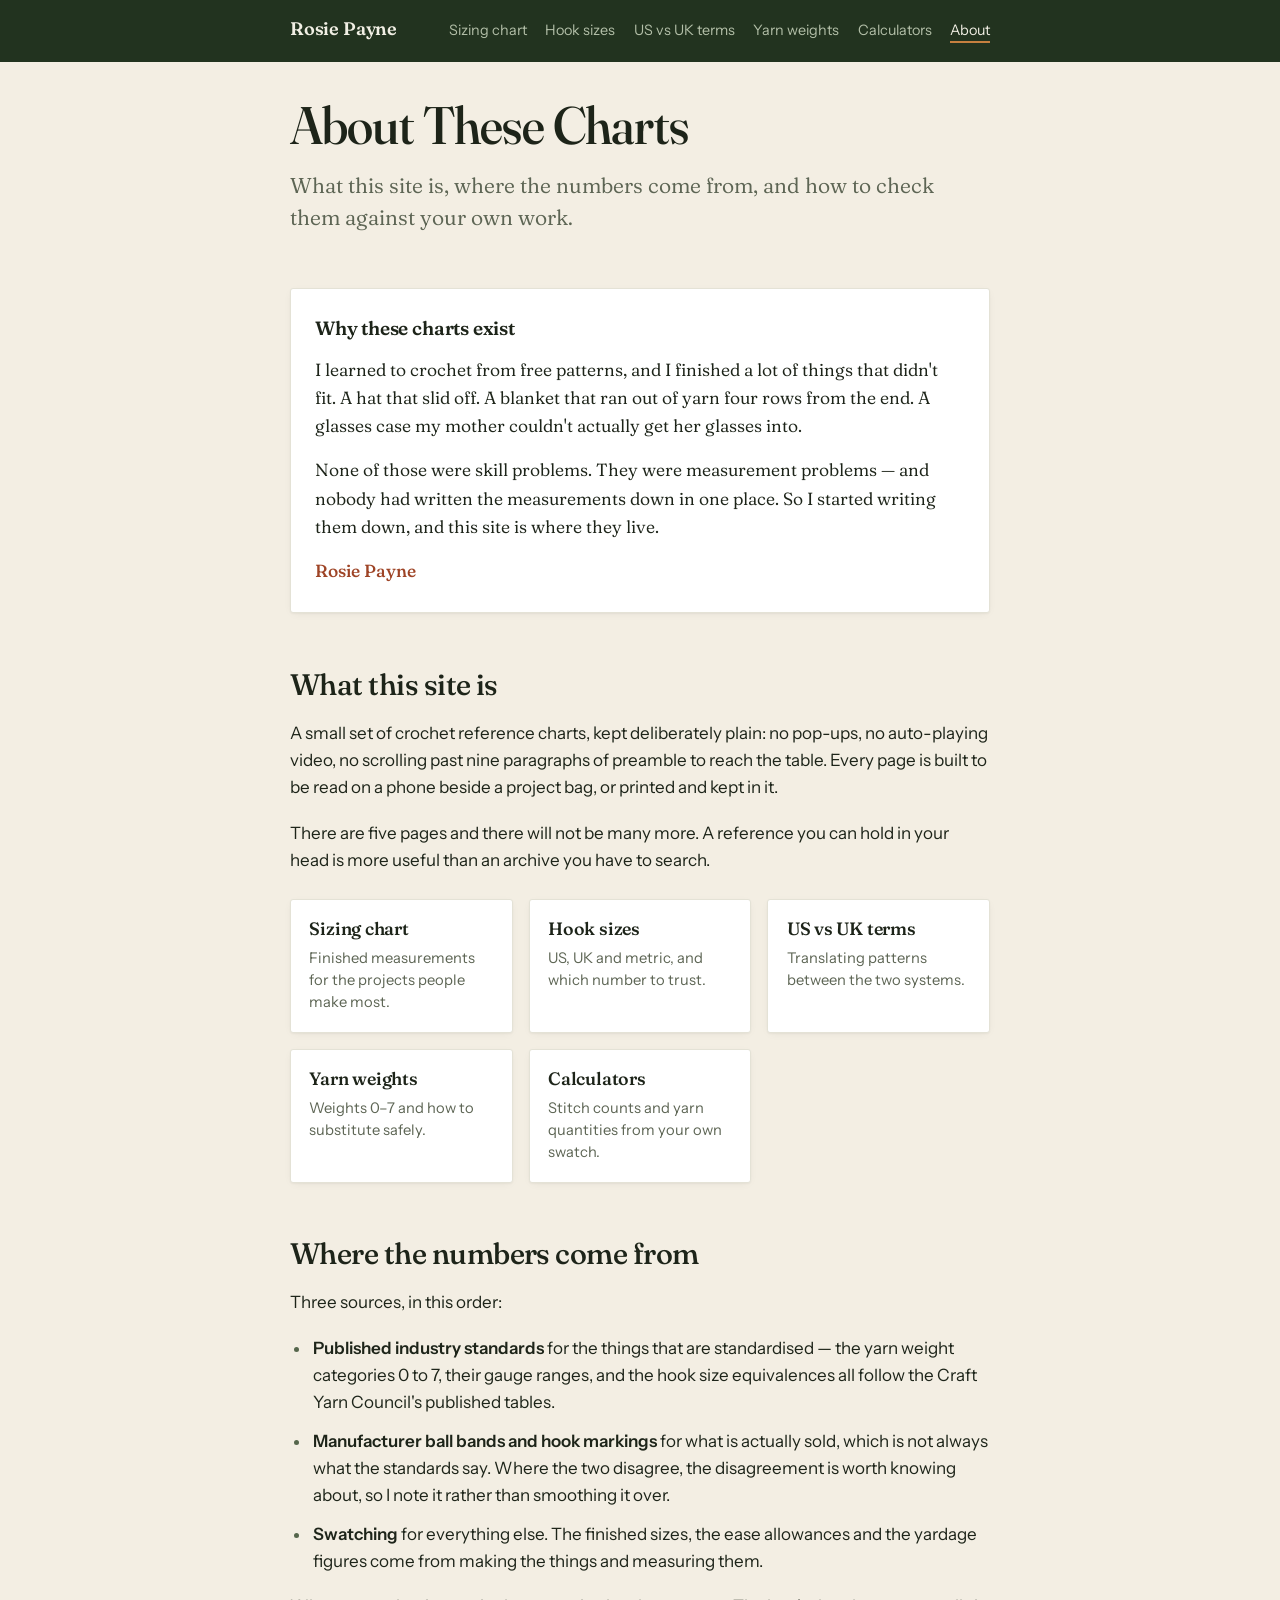
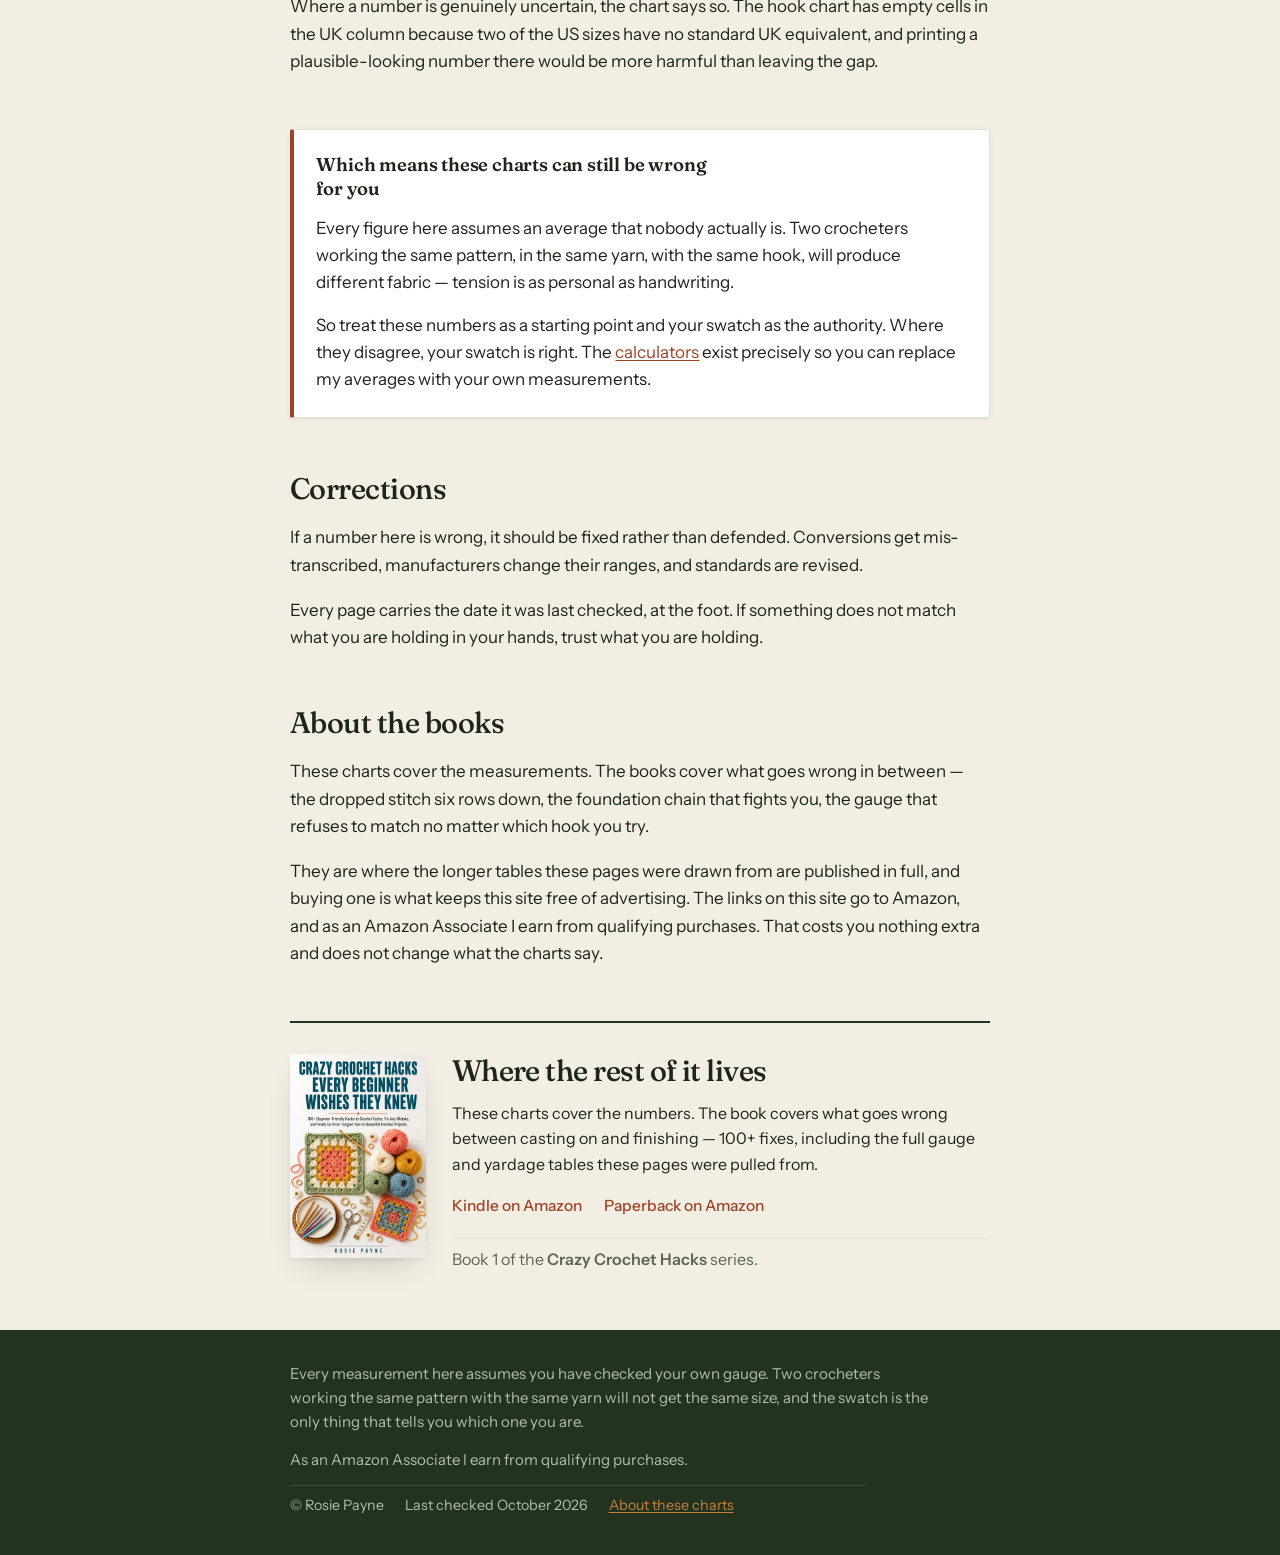
==== commit c95ecfac: "Redesign to linen and forest The previous design kept every surface at one lightness, which is why i" ====
--- a/about/index.html
+++ b/about/index.html
@@ -37,8 +37,8 @@
 <!-- End Cloudflare Web Analytics -->
 </head>
 <body>
-<div class="wrap">
-
+<div class="navband no-print">
+  <div class="bandinner">
   <nav class="sitenav no-print" aria-label="Main">
     <a class="brand" href="/">Rosie Payne</a>
     <ul>
@@ -50,6 +50,10 @@
       <li><a href="/about/" aria-current="page">About</a></li>
     </ul>
   </nav>
+  </div>
+</div>
+
+<div class="wrap">
 
   <header class="masthead">
     <h1>About These Charts</h1>
@@ -118,12 +122,16 @@
     </div>
   </section>
 
+</div>
+
+<div class="footband">
+  <div class="bandinner">
   <footer>
     <p>Every measurement here assumes you have checked your own gauge. Two crocheters working the same pattern with the same yarn will not get the same size, and the swatch is the only thing that tells you which one you are.</p>
     <p>As an Amazon Associate I earn from qualifying purchases.</p>
     <p class="fineprint"><span>&copy; Rosie Payne</span> <span>Last checked October 2026</span> <a href="/about/">About these charts</a></p>
   </footer>
-
+  </div>
 </div>
 </body>
 </html>
--- a/style.css
+++ b/style.css
@@ -2,74 +2,87 @@
    Rosie Payne · Crochet Reference
    One stylesheet, every page.
 
-   Concept: the haberdashery reference card — the stamped card that comes with
-   a good set of hooks. Precise, printed, tactile.
-
-   The measurement is the hero. A reader arrives mid-project wanting one
-   number, so the number carries the typographic weight and the prose stays
-   quiet around it.
-
-   Three rules this file keeps:
-     1. Surfaces lift off the page. Nothing sinks into it.
-     2. No tracked all-caps labels. Weight and size do that work.
-     3. On a phone every table row becomes a card, never a sideways scroll.
+   Direction: linen and forest. A deep forest green does the structural work —
+   the menu band, each chart's header, the footer — with white panels on a
+   linen ground. The madder red is spent only on measurements, so the numbers
+   never compete with the furniture on a site whose whole job is numbers.
+
+   Rules this file keeps:
+     1. The measurement is the hero. Prose stays quiet around it.
+     2. Real value range: forest bands, white panels, linen ground.
+     3. No tracked all-caps labels. Weight and size do that work.
+     4. On a phone the chart is one white panel of rows, never a sideways
+        scroll.
    ========================================================================== */
 
 :root {
-  /* paper and ink */
-  --paper:      #f2eade;
-  --card:       #fbf7f0;   /* lighter than paper, so cards lift */
-  --card-deep:  #ece2d3;   /* for the rare surface that should recede */
-  --ink:        #2a1e16;
-  --ink-soft:   #6e5f52;
-  --rule:       #ddd0be;
-  --rule-soft:  #e7dccd;
-
-  /* pigment, not pastel: madder root and a grey-green */
-  --madder:     #9e4426;
-  --madder-lit: #b85631;
+  --linen:      #f3eee3;   /* the page ground */
+  --card:       #ffffff;   /* panels, lifted off the linen */
+  --card-deep:  #ebe6d9;   /* the rare surface that should recede */
+
+  --forest:     #22331f;
+  --forest-ink: #f1efe4;
+  --forest-dim: #b3bfa8;
+
+  --ink:        #1d2419;
+  --ink-soft:   #5d6554;
+  --rule:       #d7d8c9;
+  --rule-soft:  #e4e2d6;
+
+  --madder:     #9e4426;   /* measurements only */
+  --madder-lit: #b55330;
+  --ochre:      #c6803f;   /* the current page, and links on forest */
   --sage:       #55664c;
 
-  --lift-1: 0 1px 2px rgba(42, 30, 22, 0.04), 0 2px 8px -2px rgba(42, 30, 22, 0.06);
-  --lift-2: 0 2px 4px rgba(42, 30, 22, 0.05), 0 12px 28px -12px rgba(42, 30, 22, 0.22);
+  --lift-1: 0 1px 2px rgb(29 36 25 / 0.04), 0 2px 10px -3px rgb(29 36 25 / 0.07);
+  --lift-2: 0 2px 4px rgb(29 36 25 / 0.05), 0 14px 30px -14px rgb(29 36 25 / 0.26);
 
   --display: "Fraunces", Georgia, "Times New Roman", serif;
   --body:    "Instrument Sans", system-ui, -apple-system, "Helvetica Neue", Arial, sans-serif;
 
   --measure: 64ch;
+  --column:  46rem;
 }
 
 @media (prefers-color-scheme: dark) {
   :root:not([data-theme="light"]) {
-    --paper:      #17120e;
-    --card:       #211a14;
-    --card-deep:  #120e0a;
-    --ink:        #f0e7db;
-    --ink-soft:   #a99685;
-    --rule:       #3a2f26;
-    --rule-soft:  #2e241d;
+    --linen:      #121711;
+    --card:       #1b231a;
+    --card-deep:  #0e130d;
+    --forest:     #2b3a27;   /* kept clearly greener than the ground, so the band still reads as a band */
+    --forest-ink: #eef0e7;
+    --forest-dim: #9aa891;
+    --ink:        #eef0e7;
+    --ink-soft:   #9fa795;
+    --rule:       #333c30;
+    --rule-soft:  #283020;
     --madder:     #e08456;
     --madder-lit: #ea9169;
+    --ochre:      #d9a05f;
     --sage:       #9bae8b;
-    --lift-1: 0 1px 2px rgba(0, 0, 0, 0.3), 0 2px 8px -2px rgba(0, 0, 0, 0.4);
-    --lift-2: 0 2px 4px rgba(0, 0, 0, 0.3), 0 12px 28px -12px rgba(0, 0, 0, 0.7);
+    --lift-1: 0 1px 2px rgb(0 0 0 / 0.3), 0 2px 10px -3px rgb(0 0 0 / 0.4);
+    --lift-2: 0 2px 4px rgb(0 0 0 / 0.3), 0 14px 30px -14px rgb(0 0 0 / 0.65);
     color-scheme: dark;
   }
 }
 
 :root[data-theme="dark"] {
-  --paper:      #17120e;
-  --card:       #211a14;
-  --card-deep:  #120e0a;
-  --ink:        #f0e7db;
-  --ink-soft:   #a99685;
-  --rule:       #3a2f26;
-  --rule-soft:  #2e241d;
+  --linen:      #121711;
+  --card:       #1b231a;
+  --card-deep:  #0e130d;
+  --forest:     #2b3a27;
+  --forest-ink: #eef0e7;
+  --forest-dim: #9aa891;
+  --ink:        #eef0e7;
+  --ink-soft:   #9fa795;
+  --rule:       #333c30;
+  --rule-soft:  #283020;
   --madder:     #e08456;
   --madder-lit: #ea9169;
+  --ochre:      #d9a05f;
   --sage:       #9bae8b;
-  --lift-1: 0 1px 2px rgba(0, 0, 0, 0.3), 0 2px 8px -2px rgba(0, 0, 0, 0.4);
-  --lift-2: 0 2px 4px rgba(0, 0, 0, 0.3), 0 12px 28px -12px rgba(0, 0, 0, 0.7);
+  --lift-1: 0 1px 2px rgb(0 0 0 / 0.3), 0 2px 10px -3px rgb(0 0 0 / 0.4);
+  --lift-2: 0 2px 4px rgb(0 0 0 / 0.3), 0 14px 30px -14px rgb(0 0 0 / 0.65);
   color-scheme: dark;
 }
 
@@ -78,7 +91,7 @@
 html { -webkit-text-size-adjust: 100%; }
 
 body {
-  background: var(--paper);
+  background: var(--linen);
   color: var(--ink);
   font-family: var(--body);
   font-size: 1.0625rem;
@@ -88,12 +101,27 @@
   text-rendering: optimizeLegibility;
 }
 
-.wrap {
-  max-width: 46rem;
+/* ---------- the two colour bands, and the reading column between them ---------- */
+
+.bandinner {
+  max-width: var(--column);
   margin: 0 auto;
   padding-left: max(18px, env(safe-area-inset-left, 0px));
   padding-right: max(18px, env(safe-area-inset-right, 0px));
-  padding-block: 1.5rem 4rem;
+}
+
+.navband { background: var(--forest); }
+.navband .bandinner { padding-block: 0.9rem; }
+
+.footband { background: var(--forest); color: var(--forest-ink); margin-top: 3.6rem; }
+.footband .bandinner { padding-block: 2rem 2.4rem; }
+
+.wrap {
+  max-width: var(--column);
+  margin: 0 auto;
+  padding-left: max(18px, env(safe-area-inset-left, 0px));
+  padding-right: max(18px, env(safe-area-inset-right, 0px));
+  padding-block: 2.2rem 0;
   display: flex;
   flex-direction: column;
   gap: 3.4rem;
@@ -105,23 +133,20 @@
   display: flex;
   flex-wrap: wrap;
   align-items: baseline;
-  gap: 0.5rem 1.5rem;
-  padding-bottom: 0.9rem;
-  border-bottom: 1px solid var(--rule);
-  margin-bottom: -1.8rem;
+  gap: 0.45rem 1.35rem;
 }
 
 .sitenav .brand {
   font-family: var(--display);
-  font-size: 1.12rem;
+  font-size: 1.14rem;
   font-variation-settings: "opsz" 24, "wght" 600, "SOFT" 40, "WONK" 1;
   letter-spacing: -0.01em;
-  color: var(--ink);
+  color: var(--forest-ink);
   text-decoration: none;
   margin-right: auto;
 }
 
-.sitenav .brand:hover { color: var(--madder); }
+.sitenav .brand:hover { color: var(--ochre); }
 
 .sitenav ul {
   list-style: none;
@@ -134,36 +159,32 @@
 
 .sitenav a {
   font-size: 0.9rem;
-  color: var(--ink-soft);
+  color: var(--forest-dim);
   text-decoration: none;
   padding-bottom: 2px;
-  border-bottom: 1.5px solid transparent;
-}
-
-.sitenav a:hover { color: var(--ink); border-bottom-color: var(--rule); }
+  border-bottom: 2px solid transparent;
+}
+
+.sitenav a:hover { color: var(--forest-ink); }
 
 .sitenav a[aria-current="page"] {
-  color: var(--ink);
-  border-bottom-color: var(--madder);
+  color: var(--forest-ink);
+  border-bottom-color: var(--ochre);
 }
 
 /* ---------- masthead ---------- */
 
 .masthead { display: flex; flex-direction: column; gap: 1rem; }
 
-/* Kept for markup compatibility; set as a small sage note, not a tracked label. */
-.eyebrow {
-  font-size: 0.9rem;
-  font-weight: 500;
-  color: var(--sage);
-}
+.eyebrow { font-size: 0.9rem; font-weight: 500; color: var(--sage); }
 
 h1 {
   font-family: var(--display);
   font-size: clamp(2.3rem, 8.4vw, 3.3rem);
   font-variation-settings: "opsz" 120, "wght" 500, "SOFT" 24, "WONK" 1;
-  line-height: 1.04;
-  letter-spacing: -0.028em;
+  line-height: 1.06;
+  letter-spacing: -0.016em;
+  word-spacing: 0.02em;
   margin: 0;
   max-width: 24ch;
   text-wrap: balance;
@@ -230,11 +251,10 @@
 
 .steps li, ul.plain li { padding-left: 0.15rem; }
 
-::marker { color: var(--madder); }
+::marker { color: var(--sage); }
 
 /* ---------- callouts ---------- */
 
-/* The key insight on a page: raised card, madder edge. */
 .gauge, .warn, .example {
   background: var(--card);
   border: 1px solid var(--rule-soft);
@@ -247,17 +267,16 @@
   gap: 0.95rem;
 }
 
-/* Where getting it wrong ruins the project: same card, sage edge. */
+/* Where getting it wrong ruins the project. */
 .warn { border-left-color: var(--sage); }
 
-/* A worked example is evidence, so it sits quieter: hairline, no colour edge. */
+/* A worked example is evidence, so it sits quieter. */
 .example {
   border-left: 1px solid var(--rule-soft);
   box-shadow: none;
   background: none;
 }
 
-/* Formulas: tabular figures, recessed slab. */
 .eq {
   font-family: var(--body);
   font-size: 0.97rem;
@@ -271,11 +290,57 @@
 }
 
 .eq span { color: var(--madder); font-weight: 600; }
-.example .eq { background: var(--card-deep); }
-
-/* ---------- tables: the heart of the site ---------- */
-
-.scroller { overflow: visible; }
+
+/* ---------- the chart: forest header on a white panel ---------- */
+
+/* These sections hold exactly a header bar and its table, joined as one unit. */
+section:has(> .chart-head) { gap: 0; }
+
+.chart-head {
+  display: flex;
+  align-items: center;
+  justify-content: space-between;
+  gap: 1rem;
+  flex-wrap: wrap;
+  background: var(--forest);
+  color: var(--forest-ink);
+  border-radius: 3px 3px 0 0;
+  padding: 0.75rem 0.95rem;
+}
+
+.chart-head h2 {
+  color: var(--forest-ink);
+  font-size: clamp(1.2rem, 4vw, 1.4rem);
+  font-variation-settings: "opsz" 34, "wght" 600, "SOFT" 34, "WONK" 0;
+}
+
+.print-btn {
+  font-family: var(--body);
+  font-size: 0.86rem;
+  font-weight: 500;
+  color: var(--ink);
+  background: var(--card);
+  border: 1px solid transparent;
+  border-radius: 2px;
+  padding: 0.4rem 0.85rem;
+  cursor: pointer;
+}
+
+.print-btn:hover { color: var(--madder); }
+
+.scroller {
+  overflow: visible;
+  background: var(--card);
+  border: 1px solid var(--rule-soft);
+  border-radius: 3px;
+  box-shadow: var(--lift-1);
+  padding-inline: 0.95rem;
+}
+
+.chart-head + .scroller {
+  border-top: 0;
+  border-radius: 0 0 3px 3px;
+}
 
 table {
   width: 100%;
@@ -285,38 +350,35 @@
 
 caption {
   text-align: left;
-  padding-bottom: 0.9rem;
+  padding-block: 0.9rem 0.2rem;
   color: var(--ink-soft);
   font-size: 0.94rem;
   max-width: var(--measure);
 }
 
-/* --- phone: every row is a card --- */
+/* --- phone: the panel holds a column of rows, not a sideways scroll --- */
 
 @media (max-width: 47.99rem) {
   table, tbody, tr, td { display: block; }
   thead { display: none; }
   caption { display: block; }
 
-  tbody { display: flex; flex-direction: column; gap: 0.55rem; }
-
-  /* The measurement and its designations sit on one line, the explanation
-     below it. A reader scanning for one hook size should not have to scroll
-     past a tall card for every size they are not looking for. */
+  tbody { display: flex; flex-direction: column; }
+
+  /* The measurement and its designations on one line, the explanation below.
+     Someone scanning for one hook size should not scroll past a tall card
+     for every size they are not looking for. */
   tr {
     display: flex;
     flex-wrap: wrap;
     align-items: baseline;
-    gap: 0.15rem 1.35rem;
-    background: var(--card);
-    border: 1px solid var(--rule-soft);
-    border-left: 4px solid var(--rule);
-    border-radius: 2px;
-    box-shadow: var(--lift-1);
-    padding: 0.8rem 1rem 0.9rem;
-  }
-
-  /* the number the reader came for */
+    gap: 0.15rem 1.3rem;
+    padding-block: 0.8rem;
+    border-bottom: 1px solid var(--rule-soft);
+  }
+
+  tbody tr:last-child { border-bottom: 0; }
+
   td:first-child {
     font-family: var(--display);
     font-size: 1.6rem;
@@ -324,10 +386,10 @@
     font-variant-numeric: tabular-nums;
     line-height: 1.1;
     letter-spacing: -0.02em;
+    color: var(--madder);
     margin-right: auto;
   }
 
-  /* the designations, as stamped pairs */
   td:not(:first-child):not(.note) {
     font-size: 1rem;
     font-weight: 500;
@@ -344,16 +406,19 @@
 
   td.note {
     flex: 1 0 100%;
-    margin-top: 0.5rem;
+    margin-top: 0.45rem;
     color: var(--ink-soft);
     font-size: 0.93rem;
     line-height: 1.5;
   }
 
-  tr.flag { border-left-color: var(--madder); }
-}
-
-/* --- wider screens: a proper table --- */
+  tr.flag {
+    box-shadow: inset 3px 0 0 var(--madder);
+    padding-left: 0.75rem;
+  }
+}
+
+/* --- wider screens: a proper table inside the panel --- */
 
 @media (min-width: 48rem) {
   th {
@@ -361,7 +426,7 @@
     font-size: 0.86rem;
     font-weight: 500;
     color: var(--ink-soft);
-    padding: 0 1.1rem 0.7rem 0;
+    padding: 0.9rem 1.1rem 0.7rem 0;
     border-bottom: 1px solid var(--rule);
     vertical-align: bottom;
   }
@@ -380,6 +445,7 @@
     font-variation-settings: "opsz" 32, "wght" 500, "SOFT" 28, "WONK" 0;
     font-variant-numeric: tabular-nums;
     letter-spacing: -0.015em;
+    color: var(--madder);
     white-space: nowrap;
     padding-right: 1.6rem;
   }
@@ -394,11 +460,11 @@
   }
 
   /* A row worth lingering on: marked at the edge, not flooded with colour. */
-  tr.flag td { background: var(--card); }
   tr.flag td:first-child {
     box-shadow: inset 3px 0 0 var(--madder);
-    padding-left: 0.85rem;
-  }
+    padding-left: 0.8rem;
+  }
+  tr.flag td { background: var(--card-deep); }
 }
 
 .size { white-space: nowrap; }
@@ -417,7 +483,7 @@
   gap: 0.45rem;
   min-width: 0;
   padding-top: 0.9rem;
-  border-top: 2px solid var(--rule);
+  border-top: 2px solid var(--forest);
 }
 
 .rule-item .num {
@@ -432,37 +498,12 @@
 .rule-item h3 { font-size: 1.05rem; }
 .rule-item p { font-size: 0.96rem; color: var(--ink-soft); }
 
-/* ---------- chart heading and print button ---------- */
-
-.chart-head {
-  display: flex;
-  align-items: baseline;
-  justify-content: space-between;
-  gap: 1rem;
-  flex-wrap: wrap;
-}
-
-.print-btn {
-  font-family: var(--body);
-  font-size: 0.88rem;
-  font-weight: 500;
-  color: var(--ink);
-  background: var(--card);
-  border: 1px solid var(--rule);
-  border-radius: 2px;
-  padding: 0.45rem 0.9rem;
-  cursor: pointer;
-  box-shadow: var(--lift-1);
-}
-
-.print-btn:hover { border-color: var(--madder); color: var(--madder); }
-
 /* ---------- calculators ---------- */
 
 .calc {
   background: var(--card);
   border: 1px solid var(--rule-soft);
-  border-radius: 2px;
+  border-radius: 3px;
   box-shadow: var(--lift-1);
   padding: 1.5rem 1.4rem;
   display: flex;
@@ -498,8 +539,8 @@
 .unit-toggle button:hover { color: var(--ink); }
 
 .unit-toggle button[aria-pressed="true"] {
-  background: var(--madder);
-  color: #fbf7f0;
+  background: var(--forest);
+  color: var(--forest-ink);
 }
 
 .calc-group { display: flex; flex-direction: column; gap: 0.85rem; }
@@ -522,12 +563,7 @@
 
 .field { display: flex; flex-direction: column; gap: 0.4rem; min-width: 0; }
 
-.field label {
-  font-family: var(--body);
-  font-size: 0.92rem;
-  font-weight: 500;
-  color: var(--ink);
-}
+.field label { font-size: 0.92rem; font-weight: 500; color: var(--ink); }
 
 .field input {
   font-family: var(--display);
@@ -535,7 +571,7 @@
   font-variation-settings: "opsz" 24, "wght" 500, "SOFT" 28, "WONK" 0;
   font-variant-numeric: tabular-nums;
   color: var(--ink);
-  background: var(--paper);
+  background: var(--linen);
   border: 1px solid var(--rule);
   border-radius: 2px;
   padding: 0.55rem 0.7rem;
@@ -548,11 +584,11 @@
 
 .field .hint { font-size: 0.86rem; color: var(--ink-soft); }
 
-/* The answer. This is what the calculator is for, so it gets the weight. */
+/* The answer is what the calculator is for, so it gets the forest block. */
 .calc-out {
-  background: var(--card-deep);
-  border-left: 4px solid var(--madder);
-  border-radius: 2px;
+  background: var(--forest);
+  color: var(--forest-ink);
+  border-radius: 3px;
   padding: 1.25rem 1.3rem;
   display: flex;
   flex-direction: column;
@@ -567,7 +603,7 @@
   gap: 0.25rem 1rem;
 }
 
-.out-row .k { font-size: 0.96rem; color: var(--ink-soft); }
+.out-row .k { font-size: 0.96rem; color: var(--forest-dim); }
 
 .out-row .v {
   font-family: var(--display);
@@ -576,10 +612,10 @@
   font-variant-numeric: tabular-nums;
   line-height: 1.1;
   letter-spacing: -0.02em;
-  color: var(--madder);
-}
-
-.out-row.minor .v { font-size: 1.14rem; color: var(--ink); }
+  color: var(--ochre);
+}
+
+.out-row.minor .v { font-size: 1.14rem; color: var(--forest-ink); }
 
 .calc-note { font-size: 0.94rem; color: var(--ink-soft); }
 
@@ -588,7 +624,7 @@
 .why {
   background: var(--card);
   border: 1px solid var(--rule-soft);
-  border-radius: 2px;
+  border-radius: 3px;
   box-shadow: var(--lift-1);
   padding: 1.7rem 1.5rem;
   display: flex;
@@ -615,7 +651,7 @@
 
 /* ---------- related pages ---------- */
 
-.related { border-top: 1px solid var(--rule); padding-top: 1.8rem; }
+.related { border-top: 2px solid var(--forest); padding-top: 1.8rem; }
 
 .related-grid {
   display: grid;
@@ -630,7 +666,7 @@
   padding: 1.15rem;
   background: var(--card);
   border: 1px solid var(--rule-soft);
-  border-radius: 2px;
+  border-radius: 3px;
   box-shadow: var(--lift-1);
   text-decoration: none;
   color: inherit;
@@ -639,7 +675,7 @@
 }
 
 .related-grid a:hover, .related-grid a:focus-visible {
-  border-color: var(--madder);
+  border-color: var(--forest);
   box-shadow: var(--lift-2);
 }
 
@@ -655,7 +691,7 @@
 
 /* ---------- book: full treatment, home page ---------- */
 
-.book { border-top: 2px solid var(--ink); padding-top: 2.1rem; }
+.book { border-top: 2px solid var(--forest); padding-top: 2.1rem; }
 
 .book-body {
   display: grid;
@@ -689,7 +725,7 @@
   padding: 1.2rem;
   background: var(--card);
   border: 1px solid var(--rule-soft);
-  border-radius: 2px;
+  border-radius: 3px;
   box-shadow: var(--lift-1);
   text-decoration: none;
   color: inherit;
@@ -698,7 +734,7 @@
 }
 
 .format:hover, .format:focus-visible {
-  border-color: var(--madder);
+  border-color: var(--forest);
   box-shadow: var(--lift-2);
 }
 
@@ -722,7 +758,7 @@
 /* ---------- book: compact card, secondary pages ---------- */
 
 .bookcard {
-  border-top: 2px solid var(--ink);
+  border-top: 2px solid var(--forest);
   padding-top: 1.9rem;
   display: grid;
   grid-template-columns: 8.5rem 1fr;
@@ -782,20 +818,19 @@
   .next { grid-template-columns: 5.5rem 1fr; gap: 1.1rem; }
 }
 
-/* ---------- footer ---------- */
+/* ---------- footer, on the forest band ---------- */
 
 footer {
-  border-top: 1px solid var(--rule);
-  padding-top: 1.5rem;
   display: flex;
   flex-direction: column;
-  gap: 0.8rem;
-  font-size: 0.92rem;
-  color: var(--ink-soft);
+  gap: 0.85rem;
+  font-size: 0.94rem;
+  color: var(--forest-dim);
 }
 
 footer p { max-width: var(--measure); }
-footer a { color: var(--madder); }
+footer a { color: var(--ochre); }
+footer a:hover { color: var(--forest-ink); }
 
 .series {
   font-size: 0.94rem;
@@ -809,10 +844,12 @@
   display: flex;
   flex-wrap: wrap;
   gap: 0.2rem 1.3rem;
-  font-size: 0.88rem;
-}
-
-:focus-visible { outline: 2px solid var(--madder); outline-offset: 3px; }
+  font-size: 0.89rem;
+  padding-top: 0.5rem;
+  border-top: 1px solid rgb(241 239 228 / 0.14);
+}
+
+:focus-visible { outline: 2px solid var(--ochre); outline-offset: 3px; }
 
 @media (prefers-reduced-motion: reduce) {
   * { transition: none !important; }
@@ -822,32 +859,60 @@
 
 @media print {
   :root {
-    --paper: #fff;
+    --linen: #fff;
     --card: #fff;
     --card-deep: #fff;
+    --forest: #fff;
+    --forest-ink: #000;
+    --forest-dim: #333;
     --ink: #000;
     --ink-soft: #333;
     --rule: #999;
     --rule-soft: #ccc;
     --madder: #000;
     --madder-lit: #000;
+    --ochre: #000;
     --sage: #333;
     --lift-1: none;
     --lift-2: none;
   }
 
   .wrap { max-width: none; padding-block: 0; gap: 1.5rem; }
-  .book, .bookcard, .why, .sitenav, .related, .no-print { display: none; }
+  .book, .bookcard, .why, .navband, .sitenav, .related, .no-print { display: none; }
+  .footband { margin-top: 1.5rem; }
+  .footband .bandinner { padding-block: 0.8rem 0; max-width: none; }
+  footer { border-top: 1px solid #999; padding-top: 0.8rem; font-size: 8.5pt; }
+  .fineprint { border-top: 0; }
 
   h1 { font-size: 22pt; }
   h2 { font-size: 14pt; }
   body { font-size: 10.5pt; }
 
-  .gauge, .warn, .calc-out { border-left: 2px solid #000; box-shadow: none; }
+  .gauge, .warn { border-left: 2px solid #000; box-shadow: none; }
   .example, .calc, .related-grid a, .format { box-shadow: none; }
 
+  .chart-head {
+    background: none;
+    color: #000;
+    padding: 0 0 0.4rem;
+    border-bottom: 2px solid #000;
+  }
+  .chart-head h2 { color: #000; }
+
+  .calc-out {
+    background: none;
+    color: #000;
+    border-left: 2px solid #000;
+  }
+  .calc-out .k, .calc-out .v { color: #000; }
+
   /* back to a real table, whatever the paper width */
-  .scroller { overflow: visible; }
+  .scroller {
+    overflow: visible;
+    border: 0;
+    box-shadow: none;
+    padding-inline: 0;
+  }
   table { display: table; width: 100%; font-size: 9.5pt; }
   thead { display: table-header-group; }
   tbody { display: table-row-group; }
@@ -870,6 +935,7 @@
     border-bottom: 1px solid #ccc;
     vertical-align: baseline;
     margin: 0;
+    color: #000;
   }
   td:first-child {
     font-family: var(--display);
@@ -877,16 +943,12 @@
     font-weight: 600;
     white-space: nowrap;
     margin: 0;
+    color: #000;
   }
   td:not(:first-child):not(.note) { display: table-cell; margin: 0; }
   td:not(:first-child):not(.note)::before { content: none; }
-  td.note {
-    margin: 0;
-    padding-top: 0.4rem;
-    border-top: 0;
-    font-size: 9pt;
-  }
-  tr.flag td { background: none; font-weight: 600; }
+  td.note { margin: 0; padding-top: 0.4rem; border-top: 0; font-size: 9pt; }
+  tr.flag td { background: none; font-weight: 600; box-shadow: none; padding-left: 0; }
   tr.flag td:first-child { box-shadow: none; padding-left: 0; }
 
   section { break-inside: avoid; }
